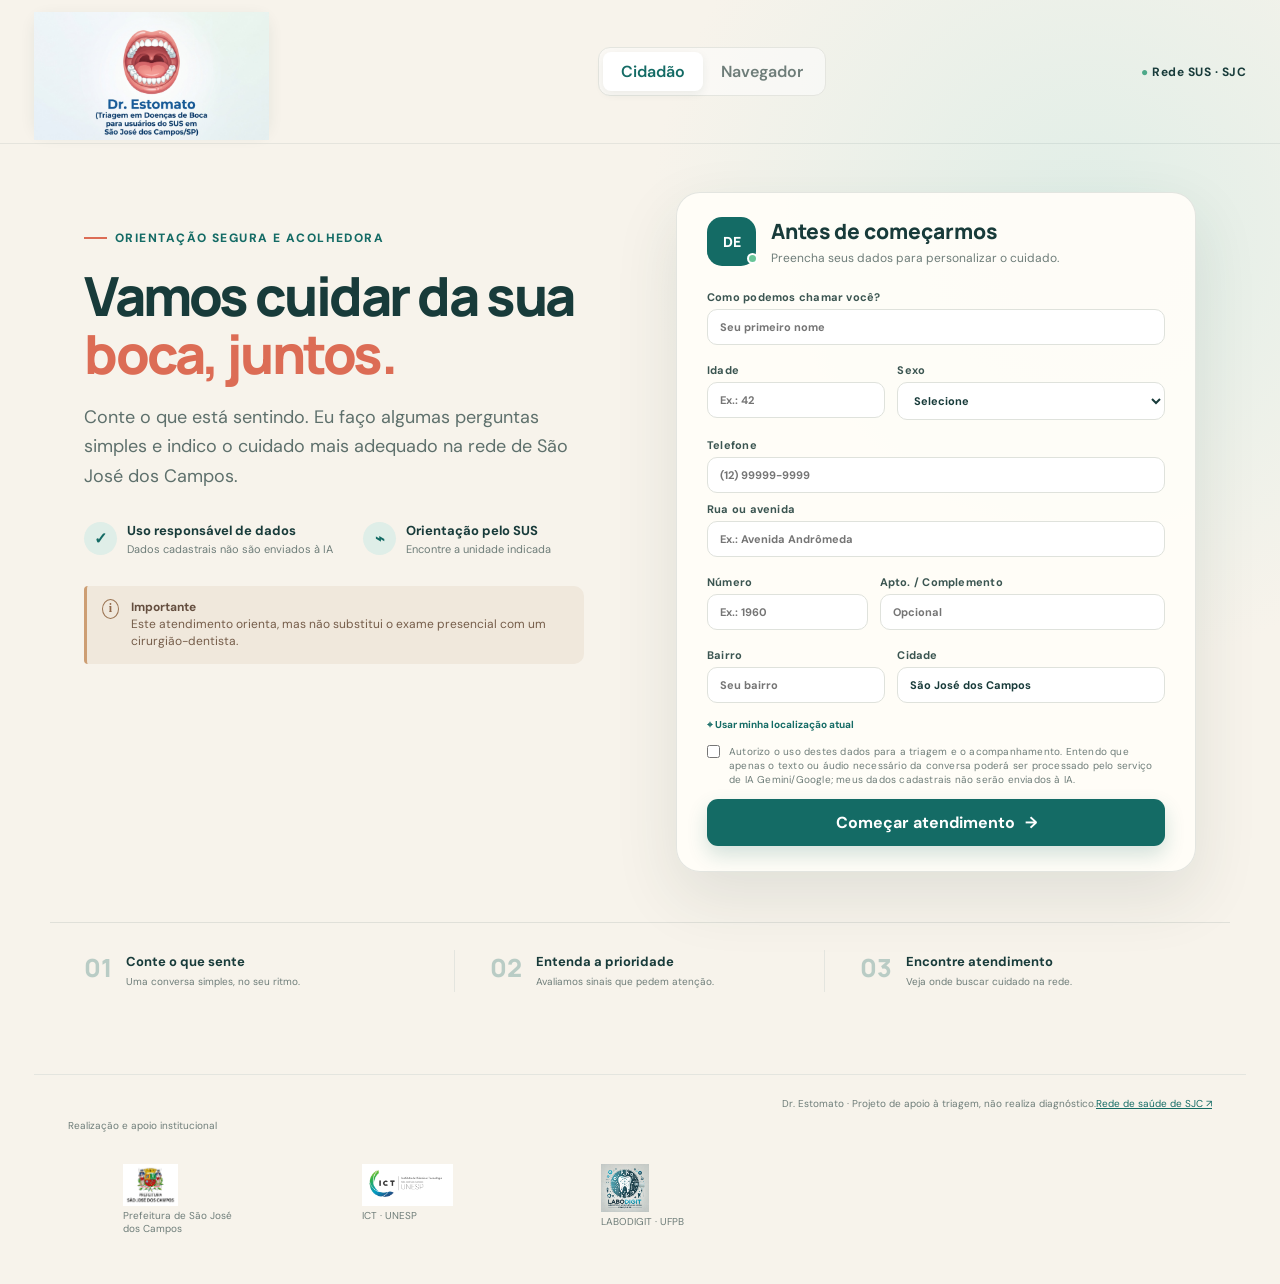
==== index.html @ a78cc450 "feat: criar aplicativo Dr. Estomato" ====
<!doctype html>
<html lang="pt-BR">
<head>
  <meta charset="UTF-8" />
  <meta name="viewport" content="width=device-width, initial-scale=1.0" />
  <meta name="theme-color" content="#f7f3eb" />
  <meta name="description" content="Dr. Estomato — acolhimento e orientação em saúde bucal para São José dos Campos." />
  <link rel="manifest" href="manifest.webmanifest" />
  <link rel="apple-touch-icon" href="assets/icon-192.png" />
  <title>Dr. Estomato · Saúde bucal perto de você</title>
  <link rel="preconnect" href="https://fonts.googleapis.com">
  <link rel="preconnect" href="https://fonts.gstatic.com" crossorigin>
  <link href="https://fonts.googleapis.com/css2?family=DM+Sans:wght@400;500;600;700&family=Manrope:wght@600;700;800&display=swap" rel="stylesheet">
  <link rel="stylesheet" href="styles.css?v=20260824-8" />
</head>
<body>
  <div class="app-shell">
    <header class="topbar">
      <a class="brand" href="#" aria-label="Página inicial Dr. Estomato">
        <span class="brand-mark" aria-hidden="true"><img src="assets/dr-estomato.jpeg" alt="" /></span>
        <span>Dr. Estomato<small>Triagem em doenças da boca</small></span>
      </a>
      <nav class="view-switch" aria-label="Área do aplicativo">
        <button class="view-btn active" data-view="patient">Cidadão</button>
        <a class="view-btn" href="admin.html" aria-label="Entrar na área do navegador">Navegador</a>
      </nav>
      <div class="sus-badge"><span>●</span> Rede SUS · SJC</div>
    </header>

    <main>
      <section id="patientView" class="view active">
        <div class="patient-layout">
          <section class="hero-panel">
            <div class="eyebrow"><span></span> Orientação segura e acolhedora</div>
            <h1>Vamos cuidar da sua<br><em>boca, juntos.</em></h1>
            <p>Conte o que está sentindo. Eu faço algumas perguntas simples e indico o cuidado mais adequado na rede de São José dos Campos.</p>
            <div class="trust-row">
              <div class="trust-item"><span class="icon-circle">✓</span><span><strong>Uso responsável de dados</strong><small>Dados cadastrais não são enviados à IA</small></span></div>
              <div class="trust-item"><span class="icon-circle">⌁</span><span><strong>Orientação pelo SUS</strong><small>Encontre a unidade indicada</small></span></div>
            </div>
            <div class="important-note">
              <span>i</span>
              <p><strong>Importante</strong>Este atendimento orienta, mas não substitui o exame presencial com um cirurgião-dentista.</p>
            </div>
          </section>

          <section class="conversation-card" aria-live="polite">
            <div id="intakeScreen" class="card-screen active">
              <div class="card-heading">
                <span class="assistant-avatar">DE<span class="online-dot"></span></span>
                <div><h2>Antes de começarmos</h2><p>Preencha seus dados para personalizar o cuidado.</p></div>
              </div>
              <form id="intakeForm">
                <label>Como podemos chamar você?<input name="name" autocomplete="name" placeholder="Seu primeiro nome" required /></label>
                <div class="form-row">
                  <label>Idade<input name="age" inputmode="numeric" type="number" min="0" max="120" placeholder="Ex.: 42" required /></label>
                  <label>Sexo<select name="sex" required><option value="">Selecione</option><option>Feminino</option><option>Masculino</option><option>Intersexo</option><option>Prefiro não informar</option></select></label>
                </div>
                <label>Telefone<input name="phone" inputmode="tel" autocomplete="tel" placeholder="(12) 99999-9999" required /></label>
                <label>Rua ou avenida<input name="street" autocomplete="address-line1" placeholder="Ex.: Avenida Andrômeda" required /></label>
                <div class="form-row address-row">
                  <label>Número<input name="number" inputmode="numeric" placeholder="Ex.: 1960" required /></label>
                  <label>Apto. / Complemento<input name="apartment" autocomplete="address-line2" placeholder="Opcional" /></label>
                </div>
                <div class="form-row">
                  <label>Bairro<input name="neighborhood" placeholder="Seu bairro" required /></label>
                  <label>Cidade<input name="city" autocomplete="address-level2" value="São José dos Campos" required /></label>
                </div>
                <button id="geoBtn" class="geo-btn" type="button">⌖ Usar minha localização atual</button>
                <label class="consent"><input name="consent" type="checkbox" required /><span>Autorizo o uso destes dados para a triagem e o acompanhamento. Entendo que apenas o texto ou áudio necessário da conversa poderá ser processado pelo serviço de IA Gemini/Google; meus dados cadastrais não serão enviados à IA.</span></label>
                <button class="primary-btn" type="submit">Começar atendimento <span>→</span></button>
              </form>
            </div>

            <div id="chatScreen" class="card-screen chat-screen">
              <div class="chat-header">
                <button id="backToIntake" class="icon-btn" aria-label="Voltar">←</button>
                <span class="assistant-avatar small">DE<span class="online-dot"></span></span>
                <div><strong>Dr. Estomato</strong><small><span></span> Assistente virtual disponível</small></div>
                <button id="soundToggle" class="icon-btn sound-on" aria-label="Ativar ou desativar áudio">◖))</button>
              </div>
              <div id="chatMessages" class="chat-messages"></div>
              <div id="quickReplies" class="quick-replies"></div>
              <div id="recordingPanel" class="recording-panel" hidden>
                <div class="recording-status"><span class="record-dot"></span><strong id="recordingLabel">Áudio gravado</strong><time id="recordingTime">00:00</time></div>
                <audio id="recordingPreview" controls></audio>
                <div class="recording-actions"><button id="discardRecording" type="button">Descartar</button><button id="sendRecording" type="button">Enviar áudio ➤</button></div>
              </div>
              <form id="chatForm" class="chat-input">
                <button id="voiceBtn" type="button" class="voice-btn" aria-label="Iniciar gravação de áudio">●</button>
                <input id="messageInput" autocomplete="off" placeholder="Digite ou grave uma mensagem…" />
                <button type="submit" class="send-btn" aria-label="Enviar mensagem">➤</button>
              </form>
            </div>

            <div id="resultScreen" class="card-screen result-screen"></div>
          </section>
        </div>

        <section class="steps-strip" aria-label="Etapas do atendimento">
          <article><span>01</span><div><strong>Conte o que sente</strong><p>Uma conversa simples, no seu ritmo.</p></div></article>
          <article><span>02</span><div><strong>Entenda a prioridade</strong><p>Avaliamos sinais que pedem atenção.</p></div></article>
          <article><span>03</span><div><strong>Encontre atendimento</strong><p>Veja onde buscar cuidado na rede.</p></div></article>
        </section>
      </section>

    </main>
    <footer>
      <section class="institutional" aria-label="Instituições parceiras">
        <div class="institutional-heading"><span>Realização e apoio institucional</span></div>
        <div class="institutional-logos">
          <figure><img src="assets/prefeitura-sjc.jpg" alt="Prefeitura de São José dos Campos" /><figcaption>Prefeitura de São José dos Campos</figcaption></figure>
          <figure><img src="assets/ict-unesp.jpg" alt="Instituto de Ciência e Tecnologia da UNESP, São José dos Campos" /><figcaption>ICT · UNESP</figcaption></figure>
          <figure><img src="assets/labodigit.jpg" alt="LABODIGIT, Laboratório de Odontologia Digital da UFPB" /><figcaption>LABODIGIT · UFPB</figcaption></figure>
        </div>
      </section>
      <div class="footer-bottom"><span>Dr. Estomato · Projeto de apoio à triagem, não realiza diagnóstico.</span><a href="https://www.sjc.sp.gov.br/servicos/saude/unidades-basicas-de-saude-ubs/unidades-basicas-de-saude/" target="_blank" rel="noreferrer">Rede de saúde de SJC ↗</a></div>
    </footer>
  </div>
  <div id="toast" class="toast" role="status"></div>
  <script src="app.js?v=20260824-8"></script>
</body>
</html>
---- styles.css ----
:root{--ink:#183b3a;--muted:#6e7d79;--cream:#f7f3eb;--paper:#fffdf8;--teal:#146b65;--teal-dark:#0d514e;--mint:#dfeee8;--coral:#dc6c55;--line:#e4e5df;--red:#c44d44;--yellow:#c49128;--green:#398365;--shadow:0 24px 65px rgba(33,61,57,.11);font-family:'DM Sans',sans-serif;color:var(--ink);background:var(--cream)}
*{box-sizing:border-box}body{margin:0;min-height:100vh;background:radial-gradient(circle at 85% 18%,#e0eee7 0,transparent 29%),var(--cream)}button,input,select{font:inherit}button{cursor:pointer}.app-shell{min-height:100vh}.topbar{height:88px;display:flex;align-items:center;max-width:1280px;margin:auto;padding:0 34px;border-bottom:1px solid rgba(24,59,58,.08)}.brand{display:flex;align-items:center;gap:12px;color:var(--ink);text-decoration:none;font:800 20px 'Manrope'}.brand small{display:block;font:500 9px 'DM Sans';letter-spacing:.12em;text-transform:uppercase;color:var(--muted);margin-top:2px}.brand-mark{width:43px;height:43px;border-radius:14px;background:var(--teal);color:white;display:grid;place-items:center}.brand-mark svg{width:31px}.view-switch{display:flex;background:rgba(255,255,255,.52);border:1px solid var(--line);padding:4px;border-radius:12px;margin:auto}.view-btn{border:0;background:transparent;padding:9px 18px;border-radius:8px;color:var(--muted);font-weight:600}.view-btn.active{background:white;color:var(--teal);box-shadow:0 3px 10px #183b3a12}.sus-badge{font-size:12px;font-weight:700;letter-spacing:.04em}.sus-badge span{color:#4da989}.view{display:none}.view.active{display:block}.patient-layout{max-width:1180px;margin:0 auto;min-height:640px;display:grid;grid-template-columns:1fr 520px;gap:80px;align-items:center;padding:52px 34px 40px}.hero-panel{max-width:560px}.eyebrow{font-size:12px;font-weight:800;letter-spacing:.12em;text-transform:uppercase;color:var(--teal);display:flex;align-items:center;gap:8px}.eyebrow>span{width:23px;height:2px;background:var(--coral)}h1{font:800 54px/1.08 'Manrope';letter-spacing:-.045em;margin:20px 0;color:var(--ink)}h1 em{font-style:normal;color:var(--coral)}.hero-panel>p{font-size:18px;line-height:1.65;color:#5e706c;max-width:500px}.trust-row{display:flex;gap:30px;margin:30px 0}.trust-item{display:flex;gap:10px;align-items:center}.trust-item>span:last-child{display:flex;flex-direction:column}.trust-item strong{font-size:13px}.trust-item small{font-size:11px;color:var(--muted);margin-top:3px}.icon-circle{width:33px;height:33px;border-radius:50%;display:grid;place-items:center;background:var(--mint);color:var(--teal);font-weight:800}.important-note{display:flex;align-items:flex-start;gap:12px;background:#f0e8dc;border-left:3px solid #cd9e73;padding:13px 15px;border-radius:4px 10px 10px 4px;max-width:500px}.important-note>span{border:1.5px solid #9a7352;width:20px;height:20px;border-radius:50%;display:grid;place-items:center;font:700 12px serif;color:#8f674a}.important-note p{margin:0;font-size:12px;line-height:1.45;color:#755d4a}.important-note strong{display:block;color:#644e3f}.conversation-card{background:rgba(255,253,248,.94);border:1px solid rgba(24,59,58,.12);border-radius:24px;min-height:570px;box-shadow:var(--shadow);overflow:hidden;position:relative}.card-screen{display:none}.card-screen.active{display:block}.card-heading{padding:30px 34px 17px;display:flex;gap:15px;align-items:center}.assistant-avatar{position:relative;flex:none;width:49px;height:49px;background:var(--teal);color:#fff;border-radius:15px;display:grid;place-items:center;font:800 14px 'Manrope'}.assistant-avatar.small{width:40px;height:40px;border-radius:12px;font-size:12px}.online-dot{position:absolute;width:11px;height:11px;background:#68c598;border:2px solid white;border-radius:50%;right:-2px;bottom:2px}.card-heading h2{font:800 21px 'Manrope';margin:0}.card-heading p{font-size:12px;color:var(--muted);margin:5px 0 0}.conversation-card form#intakeForm{padding:5px 34px 28px}.conversation-card label{font-size:11px;font-weight:700;letter-spacing:.02em;display:block;margin:12px 0;color:#3b5551}.conversation-card input,.conversation-card select{display:block;width:100%;margin-top:7px;border:1px solid #dfe2dc;border-radius:10px;background:white;padding:12px 13px;outline:none;color:var(--ink)}.conversation-card input:focus,.conversation-card select:focus{border-color:#70aaa4;box-shadow:0 0 0 3px #dceee9}.form-row{display:grid;grid-template-columns:1fr 1.5fr;gap:12px}.geo-btn{border:0;background:transparent;color:var(--teal);font-size:10px;font-weight:700;padding:0;margin-top:-5px}.conversation-card label.consent{display:flex;gap:9px;align-items:flex-start;font-weight:400;font-size:10px;line-height:1.4;color:var(--muted);margin:14px 0}.consent input{width:15px!important;margin:0!important;accent-color:var(--teal)}.primary-btn{width:100%;border:0;border-radius:11px;padding:14px 18px;background:var(--teal);color:white;font-weight:700;box-shadow:0 9px 20px #146b6530;display:flex;justify-content:center;gap:10px}.primary-btn:hover{background:var(--teal-dark)}.chat-screen.active{display:flex;flex-direction:column;height:570px}.chat-header{height:73px;border-bottom:1px solid var(--line);display:flex;align-items:center;padding:0 18px;gap:11px}.chat-header>div:not(.assistant-avatar){display:flex;flex-direction:column}.chat-header strong{font-size:14px}.chat-header small{font-size:10px;color:var(--muted);margin-top:3px}.chat-header small span{display:inline-block;width:6px;height:6px;background:#5eb887;border-radius:50%}.icon-btn{border:0;background:transparent;color:var(--muted);font-weight:800;padding:9px}.chat-header .icon-btn:last-child{margin-left:auto}.chat-messages{flex:1;overflow-y:auto;padding:20px;background:linear-gradient(#fbfaf6ee,#fbfaf6ee),radial-gradient(#b9d7cd 1px,transparent 1px);background-size:auto,18px 18px}.message{max-width:83%;margin-bottom:13px;animation:rise .25s ease}.message p{margin:0;padding:11px 14px;border-radius:7px 16px 16px 16px;background:white;border:1px solid #e7e7e1;font-size:13px;line-height:1.5;box-shadow:0 3px 10px #183b3a0a}.message.user{margin-left:auto}.message.user p{background:var(--teal);color:white;border-color:var(--teal);border-radius:16px 7px 16px 16px}.message time{display:block;font-size:8px;color:#99a39f;margin:4px 7px}.message.user time{text-align:right}.typing{display:flex;gap:4px;background:white;width:50px;padding:12px;border-radius:7px 16px 16px;border:1px solid var(--line);margin-bottom:10px}.typing i{width:5px;height:5px;background:#8fa19d;border-radius:50%;animation:bounce 1s infinite}.typing i:nth-child(2){animation-delay:.15s}.typing i:nth-child(3){animation-delay:.3s}.quick-replies{display:flex;gap:7px;overflow-x:auto;padding:9px 17px 5px;background:#fbfaf6}.quick-replies button{white-space:nowrap;border:1px solid #b9d7d1;background:#f2f9f6;color:var(--teal);border-radius:18px;padding:7px 11px;font-size:10px;font-weight:600}.chat-input{padding:9px 15px 15px!important;display:flex;gap:8px;background:#fbfaf6}.chat-input input{margin:0!important;border-radius:20px!important;padding:10px 13px!important;font-size:12px!important}.voice-btn,.send-btn{flex:none;border:0;width:36px;height:36px;border-radius:50%;background:#e2efeb;color:var(--teal)}.send-btn{background:var(--teal);color:white}.voice-btn.listening{background:#f4d7d2;color:var(--red);animation:pulse 1s infinite}.result-screen{padding:28px;height:570px;overflow-y:auto}.result-top{text-align:center}.risk-symbol{width:58px;height:58px;border-radius:50%;display:grid;place-items:center;margin:0 auto 12px;color:white;font-size:24px}.risk-symbol.red{background:var(--red)}.risk-symbol.yellow{background:var(--yellow)}.risk-symbol.green{background:var(--green)}.result-top .eyebrow{justify-content:center}.result-top h2{font:800 25px 'Manrope';margin:8px 0}.result-top p{font-size:13px;line-height:1.5;color:var(--muted);margin:0 auto 18px;max-width:400px}.action-card{padding:15px;border-radius:13px;background:#f4f6f2;border:1px solid var(--line);margin:12px 0}.action-card strong{display:block;font-size:12px}.action-card p{font-size:11px;color:var(--muted);line-height:1.5;margin:5px 0}.unit-card{display:grid;grid-template-columns:34px 1fr auto;gap:10px;align-items:center;padding:12px;border:1px solid var(--line);border-radius:12px;margin:8px 0}.unit-pin{width:32px;height:32px;border-radius:10px;background:var(--mint);display:grid;place-items:center}.unit-card strong{font-size:11px}.unit-card small{display:block;color:var(--muted);font-size:9px;margin-top:3px}.unit-card a{font-size:10px;font-weight:700;color:var(--teal);text-decoration:none}.result-actions{display:flex;gap:8px;margin-top:15px}.result-actions button{flex:1}.secondary-btn{border:1px solid #bdd0ca;background:white;color:var(--teal);border-radius:10px;padding:11px 14px;font-weight:700}.steps-strip{max-width:1180px;margin:0 auto 55px;padding:27px 34px;display:grid;grid-template-columns:repeat(3,1fr);border-top:1px solid rgba(24,59,58,.1)}.steps-strip article{display:flex;gap:14px;border-right:1px solid var(--line);padding-left:35px}.steps-strip article:first-child{padding-left:0}.steps-strip article:last-child{border:0}.steps-strip article>span{font:800 25px 'Manrope';color:#b9ccc5}.steps-strip strong{font-size:13px}.steps-strip p{font-size:10px;color:var(--muted);margin:4px 0}.navigator-view{max-width:1280px;margin:auto;padding:45px 34px}.dashboard-head{display:flex;justify-content:space-between;align-items:flex-end}.dashboard-head h1{font-size:35px;margin:12px 0 5px}.dashboard-head p{margin:0;color:var(--muted)}.stats-grid{display:grid;grid-template-columns:repeat(4,1fr);gap:14px;margin:30px 0}.stats-grid article{padding:19px;background:#fffdf9;border:1px solid var(--line);border-radius:15px;display:flex;gap:13px;align-items:center}.stat-icon{width:39px;height:39px;border-radius:11px;display:grid;place-items:center;font-weight:800}.stat-icon.neutral{background:#e3eeeb}.stat-icon.red{background:#f5dedb;color:var(--red)}.stat-icon.yellow{background:#f6ead0;color:var(--yellow)}.stat-icon.green{background:#dceee5;color:var(--green)}.stats-grid small{font-size:8px;letter-spacing:.1em;color:var(--muted);font-weight:700}.stats-grid strong{display:block;font:800 25px 'Manrope';margin:1px 0}.stats-grid p{font-size:8px;color:var(--muted);margin:0}.dashboard-grid{display:grid;grid-template-columns:1.1fr .9fr;gap:17px;min-height:480px}.case-list-panel,.case-detail{background:#fffdf9;border:1px solid var(--line);border-radius:16px;overflow:hidden}.panel-title{padding:20px;display:flex;justify-content:space-between;align-items:center}.panel-title h2{font:800 16px 'Manrope';margin:0}.panel-title p{font-size:10px;color:var(--muted);margin:4px 0}.panel-title input{width:170px;border:1px solid var(--line);border-radius:9px;padding:9px;font-size:10px}.filter-row{display:flex;gap:7px;padding:0 20px 13px;border-bottom:1px solid var(--line)}.filter{border:0;background:#eef1ed;border-radius:15px;padding:6px 11px;font-size:9px;color:var(--muted)}.filter.active{background:var(--teal);color:white}.case-item{display:grid;grid-template-columns:40px 1fr auto;gap:10px;align-items:center;padding:14px 20px;border-bottom:1px solid #efefea;cursor:pointer}.case-item:hover,.case-item.active{background:#f2f7f4}.person-avatar{width:38px;height:38px;border-radius:12px;background:#dcebe6;display:grid;place-items:center;font-weight:800}.case-item strong{font-size:12px}.case-item p{margin:3px 0;font-size:9px;color:var(--muted)}.risk-pill{border-radius:14px;padding:5px 9px;font-size:8px;font-weight:800;text-transform:uppercase}.risk-pill.red{background:#f4dedb;color:var(--red)}.risk-pill.yellow{background:#f6ead1;color:#96701f}.risk-pill.green{background:#dceddf;color:var(--green)}.case-detail.empty{display:grid;place-items:center;text-align:center;color:var(--muted);padding:50px}.empty-icon{font-size:40px;color:#b5c5c0}.case-detail.empty h3{color:var(--ink);font-size:15px}.case-detail.empty p{font-size:11px;max-width:250px}.detail-head{padding:20px;border-bottom:1px solid var(--line);display:flex;align-items:center;gap:12px}.detail-head .risk-pill{margin-left:auto}.detail-head h3{margin:0;font-size:15px}.detail-head p{margin:3px 0;font-size:9px;color:var(--muted)}.clinical-summary{padding:17px 20px;border-bottom:1px solid var(--line)}.clinical-summary h4,.followup h4{font-size:10px;text-transform:uppercase;letter-spacing:.1em;margin:0 0 10px}.summary-grid{display:grid;grid-template-columns:1fr 1fr;gap:10px}.summary-grid div{background:#f4f5f1;border-radius:9px;padding:9px}.summary-grid small{font-size:8px;color:var(--muted);display:block}.summary-grid strong{font-size:10px}.status-select{width:100%;border:1px solid var(--line);border-radius:9px;padding:9px;margin-top:10px;font-size:10px}.followup{padding:17px 20px}.followup-messages{max-height:120px;overflow:auto}.follow-msg{font-size:10px;line-height:1.4;background:#f0f3ef;border-radius:8px;padding:8px;margin:6px 0}.follow-msg.navigator{background:#dfeee9;margin-left:25px}.followup-form{display:flex;gap:6px;margin-top:10px}.followup-form input{flex:1;border:1px solid var(--line);border-radius:9px;padding:9px;font-size:10px}.followup-form button{border:0;background:var(--teal);color:white;border-radius:9px;padding:0 12px}footer{max-width:1212px;margin:0 auto;border-top:1px solid var(--line);padding:22px 34px 30px;display:flex;justify-content:space-between;color:var(--muted);font-size:10px}footer a{color:var(--teal)}.toast{position:fixed;right:25px;bottom:25px;background:var(--ink);color:white;padding:12px 18px;border-radius:10px;font-size:11px;transform:translateY(90px);opacity:0;transition:.3s}.toast.show{transform:none;opacity:1}@keyframes rise{from{opacity:0;transform:translateY(5px)}}@keyframes bounce{50%{transform:translateY(-3px)}}@keyframes pulse{50%{transform:scale(1.08)}}
.topbar{height:214px}.brand-mark{width:276px;height:184px;border-radius:22px}.brand-mark img{object-fit:contain;object-position:center;transform:none}.address-row{grid-template-columns:.7fr 1.3fr}.recording-panel{margin:8px 15px 2px;padding:10px 12px;background:#edf6f3;border:1px solid #c9dfd8;border-radius:12px}.recording-status{display:flex;align-items:center;gap:7px;font-size:10px}.recording-status time{margin-left:auto;color:var(--muted)}.record-dot{width:8px;height:8px;border-radius:50%;background:var(--red)}.recording-panel.recording .record-dot{animation:pulse 1s infinite}.recording-panel audio{width:100%;height:32px;margin:8px 0}.recording-actions{display:flex;justify-content:flex-end;gap:7px}.recording-actions button{border:1px solid #bdd0ca;background:white;color:var(--teal);border-radius:8px;padding:6px 10px;font-size:9px;font-weight:700}.recording-actions button:last-child{background:var(--teal);color:white;border-color:var(--teal)}.recording-actions button:disabled{opacity:.55}.voice-btn{font-size:0}.voice-btn:after{content:'🎙';font-size:15px}.voice-btn.listening:after{content:'■';font-size:12px}
.patient-followup{border:1px solid #cfe0da;background:#f6faf8;border-radius:13px;padding:13px;margin-top:12px}.patient-followup-title{display:flex;gap:9px;align-items:center;margin-bottom:9px}.patient-followup-title>span{width:31px;height:31px;border-radius:9px;background:var(--mint);display:grid;place-items:center;color:var(--teal)}.patient-followup-title div{display:flex;flex-direction:column}.patient-followup-title strong{font-size:11px}.patient-followup-title small{font-size:8px;color:var(--muted);margin-top:2px}.patient-chat-messages{max-height:125px;overflow:auto;padding:2px}.chat-empty{font-size:9px!important;text-align:center;color:var(--muted);padding:9px!important;margin:0!important}.patient-chat-bubble{background:white;border:1px solid var(--line);border-radius:10px 10px 10px 3px;padding:7px 9px;margin:6px 35px 6px 0;font-size:9px}.patient-chat-bubble.mine{margin:6px 0 6px 35px;background:#dfeee9;border-color:#c8dfd7;border-radius:10px 10px 3px 10px}.patient-chat-bubble span,.follow-msg span{display:block;font-size:7px;font-weight:800;text-transform:uppercase;letter-spacing:.07em;color:var(--teal)}.patient-chat-bubble p,.follow-msg p{margin:2px 0!important;font-size:10px!important;line-height:1.4}.patient-chat-bubble time,.follow-msg time{display:block;text-align:right;color:#98a49f;font-size:7px}.patient-chat-form{display:flex;gap:6px;margin-top:8px}.patient-chat-form input{flex:1;margin:0!important;padding:9px 10px!important;font-size:10px!important}.patient-chat-form button{border:0;background:var(--teal);color:white;border-radius:9px;padding:0 12px}.follow-msg.system{background:#f1f1ed;text-align:center;color:var(--muted)}.follow-msg.patient{margin-right:25px}.follow-msg.navigator{margin-left:25px}.followup-messages{max-height:185px}@media(max-width:900px){.patient-layout{grid-template-columns:1fr;gap:35px}.hero-panel{max-width:none}.conversation-card{max-width:600px;width:100%;margin:auto}.stats-grid{grid-template-columns:1fr 1fr}.dashboard-grid{grid-template-columns:1fr}.topbar{padding:0 18px}.sus-badge{display:none}.patient-layout{padding-left:20px;padding-right:20px}.steps-strip{grid-template-columns:1fr;gap:18px}.steps-strip article{padding-left:0;border:0}.dashboard-head{align-items:flex-start;gap:20px}.dashboard-head h1{font-size:30px}}
@media(max-width:560px){.topbar{height:120px}.brand small,.brand>span:last-child{display:none}.brand-mark{width:142px;height:96px;border-radius:14px}.view-btn{padding:8px 9px;font-size:10px}.patient-layout{padding-top:35px}h1{font-size:39px}.hero-panel>p{font-size:15px}.trust-row{flex-direction:column;gap:12px}.conversation-card{min-height:560px;border-radius:18px}.card-heading,.conversation-card form#intakeForm{padding-left:21px;padding-right:21px}.form-row{grid-template-columns:1fr 1fr}.steps-strip{padding:25px 20px}.institutional{padding:22px 20px}.institutional-logos{grid-template-columns:1fr;gap:9px}.institutional-logos figure{height:75px}.footer-bottom{padding:17px 20px 22px;display:block}.footer-bottom a{display:block;margin-top:8px}.navigator-view{padding:30px 18px}.dashboard-head{display:block}.dashboard-head button{margin-top:17px}.stats-grid{grid-template-columns:1fr 1fr}.stats-grid article{padding:13px;gap:8px}.stat-icon{width:32px;height:32px}.dashboard-grid{display:block}.case-detail{margin-top:15px}.panel-title{display:block}.panel-title input{width:100%;margin-top:10px}.login-card{padding:27px 22px}}

/* Normalização visual da página inicial */
.topbar{height:132px}.brand{min-width:224px}.brand>span:last-child{display:none}.brand-mark{width:210px;height:108px;border:0;border-radius:14px;box-shadow:0 4px 15px rgba(24,59,58,.08)}.brand-mark img{width:100%;height:100%;object-fit:cover;object-position:center 38%;transform:none}.patient-layout{min-height:620px;align-items:start;gap:64px;padding-top:48px}.hero-panel{padding-top:38px}.conversation-card{width:100%;min-height:0}.card-heading{padding:24px 30px 13px}.conversation-card form#intakeForm{padding:2px 30px 25px}.conversation-card form#intakeForm label{margin:9px 0}.conversation-card form#intakeForm input,.conversation-card form#intakeForm select{margin-top:5px;padding:10px 12px}.conversation-card form#intakeForm .consent{margin:12px 0}.conversation-card form#intakeForm .primary-btn{padding:13px 18px}.address-row{grid-template-columns:.72fr 1.28fr}.steps-strip{margin-top:10px}
@media(max-width:900px){.topbar{height:116px}.brand{min-width:180px}.brand-mark{width:178px;height:92px}.patient-layout{gap:28px;padding-top:34px}.hero-panel{padding-top:0}.conversation-card{max-width:600px}.steps-strip{margin-top:0}}
@media(max-width:560px){.topbar{height:88px;padding:0 12px}.brand{min-width:0}.brand-mark{width:112px;height:64px;border-radius:10px}.view-switch{margin-left:auto}.view-btn{padding:7px 8px}.patient-layout{padding-top:28px;gap:26px}.hero-panel h1{font-size:37px}.conversation-card form#intakeForm{padding-left:18px;padding-right:18px}.card-heading{padding-left:18px;padding-right:18px}.form-row,.address-row{grid-template-columns:1fr 1fr;gap:9px}.conversation-card form#intakeForm input,.conversation-card form#intakeForm select{font-size:12px;padding:10px}.conversation-card form#intakeForm .consent{font-size:9px}.chat-screen.active{height:570px}}

/* Hierarquia final das marcas */
.topbar{height:144px}.brand{min-width:249px}.brand-mark{width:235px;height:120px}.institutional{padding-top:22px;padding-bottom:19px}.institutional-heading{margin-bottom:13px}.institutional-logos{max-width:820px;margin:0 auto;gap:14px}.institutional-logos figure{height:70px;padding:9px 15px}.institutional-logos img{max-height:42px}.institutional-logos figure:nth-child(3) img{max-height:48px}
@media(max-width:900px){.topbar{height:124px}.brand{min-width:205px}.brand-mark{width:196px;height:100px}.institutional-logos{max-width:720px}}
@media(max-width:560px){.topbar{height:94px}.brand{min-width:0}.brand-mark{width:125px;height:70px}.institutional-logos{gap:7px}.institutional-logos figure{height:60px;padding:7px 12px}.institutional-logos img{max-height:35px}.institutional-logos figure:nth-child(3) img{max-height:40px}}
.login-card .login-logo{display:block}.institutional-logos{grid-template-columns:repeat(3,minmax(0,1fr))}
@media(max-width:560px){.institutional-logos{grid-template-columns:repeat(3,minmax(0,1fr));gap:6px}.institutional-logos figure{height:58px;padding:5px}.institutional-logos img{max-width:100%;max-height:32px}.institutional-logos figure:nth-child(3) img{max-height:36px}.institutional-heading{margin-bottom:11px}}

/* Estrutura definitiva: acesso restaurado e marcas inferiores sempre horizontais */
.login-card .login-logo{display:block!important}.institutional-logos{display:flex!important;flex-direction:row!important;align-items:center!important;justify-content:center!important;flex-wrap:nowrap!important}.institutional-logos figure{flex:1 1 0;min-width:0}.institutional-logos figure img{width:auto;max-width:100%;object-fit:contain}
@media(max-width:560px){.institutional{padding-left:12px;padding-right:12px}.institutional-logos{display:flex!important;flex-direction:row!important;flex-wrap:nowrap!important;gap:6px!important}.institutional-logos figure{flex:1 1 33.333%;width:33.333%;min-width:0;height:58px!important;margin:0!important}.institutional-logos figure img{width:auto!important;max-width:100%!important;max-height:34px!important}}
.login-card .login-logo{display:none!important}.login-card{padding-top:36px}
[hidden]{display:none!important}#navigatorView:not(.active){display:none!important}
#navigatorView.active{position:fixed;z-index:20;top:144px;right:0;bottom:0;left:0;max-width:none;margin:0;overflow-y:auto;background:var(--cream);padding-left:max(34px,calc((100vw - 1280px)/2 + 34px));padding-right:max(34px,calc((100vw - 1280px)/2 + 34px));box-shadow:inset 0 1px rgba(24,59,58,.08)}
@media(max-width:900px){#navigatorView.active{top:124px;padding-left:24px;padding-right:24px}}
@media(max-width:560px){#navigatorView.active{top:94px;padding:25px 18px 40px}}
.view-switch a.view-btn{text-decoration:none;display:inline-block}.admin-login-page{min-height:calc(100vh - 144px);display:grid;place-items:center;padding:38px 20px}.admin-login-page .login-card{position:relative}.admin-page .navigator-view{max-width:1280px;margin:0 auto;padding:45px 34px}.admin-page .topbar{position:relative;z-index:2}.admin-page #adminDashboard[hidden],.admin-page #adminLogin[hidden]{display:none!important}
@media(max-width:900px){.admin-login-page{min-height:calc(100vh - 124px)}.admin-page .navigator-view{padding:34px 24px}}
@media(max-width:560px){.admin-login-page{min-height:calc(100vh - 94px);padding:24px 16px}.admin-page .navigator-view{padding:28px 18px}.admin-page .dashboard-head{display:block}}
.person-actions{display:flex;justify-content:flex-end;gap:7px;padding:10px 20px;border-bottom:1px solid var(--line)}.person-actions button{font-size:9px;padding:7px 10px}.delete-btn{border:1px solid #e0b9b4;background:#fff8f7;color:var(--red);border-radius:9px;font-weight:700}.edit-person-form{padding:16px 20px;border-bottom:1px solid var(--line);background:#f7faf8}.edit-person-form h4{margin:0 0 10px;font-size:10px;text-transform:uppercase;letter-spacing:.09em}.edit-grid{display:grid;grid-template-columns:repeat(2,1fr);gap:9px}.edit-grid label{font-size:8px;font-weight:700;color:var(--muted)}.edit-grid label.wide{grid-column:1/-1}.edit-grid input,.edit-grid select{display:block;width:100%;margin-top:4px;padding:8px;border:1px solid var(--line);border-radius:8px;background:white;font-size:10px;color:var(--ink)}.edit-actions{display:flex;justify-content:flex-end;gap:7px;margin-top:11px}.edit-actions button{width:auto;border:1px solid var(--line);border-radius:8px;padding:8px 11px;font-size:9px}.edit-actions .primary-btn{border:0}
@media(max-width:560px){.edit-grid{grid-template-columns:1fr}.edit-grid label.wide{grid-column:auto}}
.notification-btn{width:100%;border:1px solid #a9ccc1;background:#e6f3ee;color:var(--teal);border-radius:10px;padding:10px 12px;font-size:10px;font-weight:800;margin:1px 0 3px}.notification-btn:disabled{background:#e9f2ee;color:var(--green);cursor:default}.notification-help{font-size:8px!important;color:var(--muted);margin:3px 1px 10px!important;line-height:1.4!important}

/* Login do navegador */
.admin-login-page{position:relative;isolation:isolate;overflow:hidden;background:radial-gradient(circle at 12% 88%,rgba(208,231,223,.7),transparent 31%),radial-gradient(circle at 88% 10%,rgba(232,240,232,.9),transparent 32%)}
.admin-login-page:before{content:'';position:absolute;z-index:-1;width:380px;height:380px;border:1px solid rgba(23,119,109,.09);border-radius:50%;right:-185px;bottom:-230px;box-shadow:0 0 0 55px rgba(23,119,109,.025),0 0 0 110px rgba(23,119,109,.018)}
.admin-login-page .login-card{width:min(100%,510px);padding:38px 42px 34px!important;background:rgba(255,253,249,.96);border:1px solid rgba(24,59,58,.12);border-radius:24px;box-shadow:0 24px 65px rgba(24,59,58,.13),0 3px 12px rgba(24,59,58,.06);backdrop-filter:blur(10px)}
.login-heading{display:flex;align-items:center;gap:16px}.login-shield{width:52px;height:52px;flex:none;display:grid;place-items:center;border-radius:16px;background:linear-gradient(145deg,var(--teal),#276f68);color:white;font:700 25px 'Manrope';box-shadow:0 8px 18px rgba(20,107,101,.22)}
.login-heading .eyebrow{font-size:10px}.login-heading h2{font:800 25px/1.15 'Manrope';letter-spacing:-.025em;color:var(--ink);margin:8px 0 0}.login-intro{margin:24px 0 20px;color:#61726e;font-size:13px;line-height:1.55}
#loginForm{display:grid;grid-template-columns:1fr;gap:15px;width:100%;margin:0}
#loginForm label{display:grid;grid-template-columns:1fr;gap:7px;width:100%;margin:0;color:#36524e;font-size:11px;font-weight:800;letter-spacing:.025em}
#loginForm label span{display:block}
#loginForm input{display:block;width:100%;height:48px;margin:0;padding:0 15px;border:1px solid #cfdbd6;border-radius:12px;background:#fff;color:var(--ink);font-size:13px;outline:0;transition:border-color .18s,box-shadow .18s,background .18s}
#loginForm input::placeholder{color:#98a5a1}
#loginForm input:hover{border-color:#a9c2bb}
#loginForm input:focus{border-color:#4c9b91;background:#fff;box-shadow:0 0 0 4px rgba(76,155,145,.13)}
#loginForm .primary-btn{height:50px;margin-top:3px;border-radius:12px;font-size:13px;letter-spacing:.01em;transition:transform .18s,box-shadow .18s,background .18s}
#loginForm .primary-btn:hover{transform:translateY(-1px);box-shadow:0 12px 25px rgba(20,107,101,.25)}
#loginForm .primary-btn:active{transform:none}
.login-error{min-height:16px;margin:-4px 0 -5px;color:var(--red);font-size:10px;font-weight:700}
.login-footnote{display:flex;align-items:center;justify-content:center;gap:7px;margin-top:19px;color:#7b8b87;font-size:9px}.login-footnote span{color:#55a987;font-size:8px}
@media(max-width:560px){.admin-login-page{place-items:start center;padding-top:32px}.admin-login-page .login-card{padding:28px 22px 25px!important;border-radius:19px}.login-shield{width:45px;height:45px;border-radius:14px;font-size:21px}.login-heading h2{font-size:21px}.login-intro{margin:20px 0 18px;font-size:12px}#loginForm{gap:13px}#loginForm input{height:46px}}
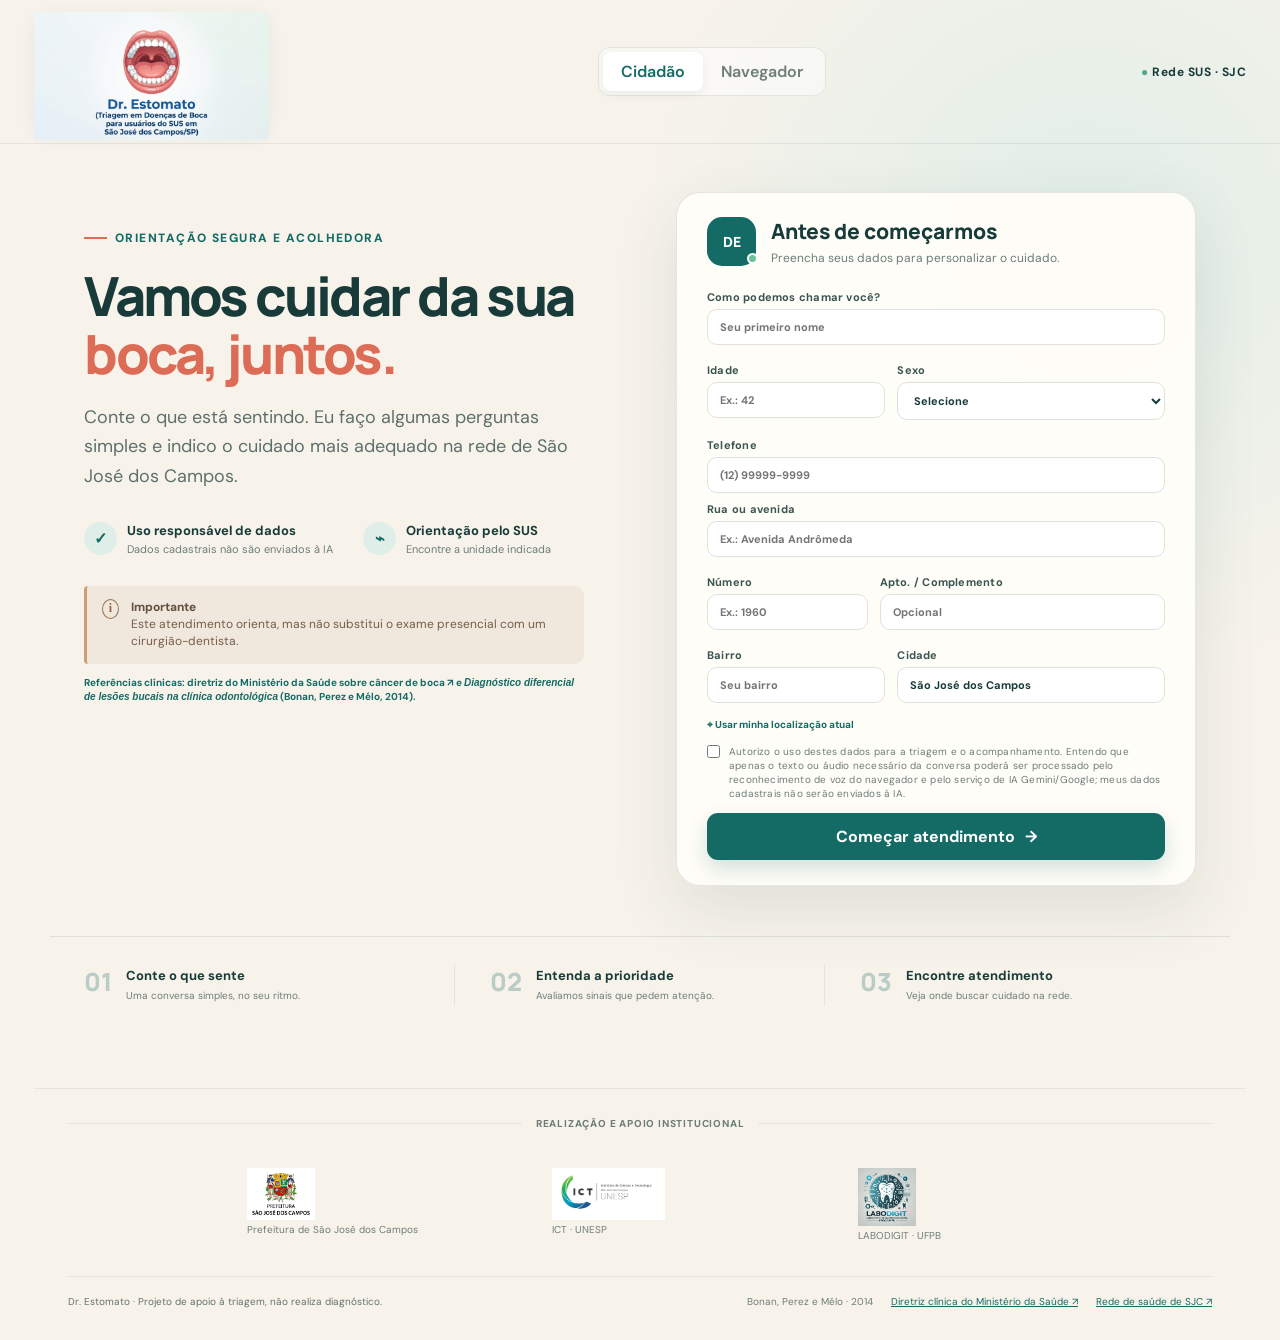
==== commit 5df5229e: "Aprimora triagem clínica e interação por voz" ====
--- a/index.html
+++ b/index.html
@@ -11,7 +11,7 @@
   <link rel="preconnect" href="https://fonts.googleapis.com">
   <link rel="preconnect" href="https://fonts.gstatic.com" crossorigin>
   <link href="https://fonts.googleapis.com/css2?family=DM+Sans:wght@400;500;600;700&family=Manrope:wght@600;700;800&display=swap" rel="stylesheet">
-  <link rel="stylesheet" href="styles.css?v=20260824-8" />
+  <link rel="stylesheet" href="styles.css?v=20260825-6" />
 </head>
 <body>
   <div class="app-shell">
@@ -42,6 +42,7 @@
               <span>i</span>
               <p><strong>Importante</strong>Este atendimento orienta, mas não substitui o exame presencial com um cirurgião-dentista.</p>
             </div>
+            <div class="guideline-link">Referências clínicas: <a href="https://bvsms.saude.gov.br/bvs/publicacoes/diretriz_pratica_odontologica_aps_cancer.pdf" target="_blank" rel="noreferrer">diretriz do Ministério da Saúde sobre câncer de boca <span aria-hidden="true">↗</span></a> e <cite>Diagnóstico diferencial de lesões bucais na clínica odontológica</cite> (Bonan, Perez e Mélo, 2014).</div>
           </section>
 
           <section class="conversation-card" aria-live="polite">
@@ -67,7 +68,7 @@
                   <label>Cidade<input name="city" autocomplete="address-level2" value="São José dos Campos" required /></label>
                 </div>
                 <button id="geoBtn" class="geo-btn" type="button">⌖ Usar minha localização atual</button>
-                <label class="consent"><input name="consent" type="checkbox" required /><span>Autorizo o uso destes dados para a triagem e o acompanhamento. Entendo que apenas o texto ou áudio necessário da conversa poderá ser processado pelo serviço de IA Gemini/Google; meus dados cadastrais não serão enviados à IA.</span></label>
+                <label class="consent"><input name="consent" type="checkbox" required /><span>Autorizo o uso destes dados para a triagem e o acompanhamento. Entendo que apenas o texto ou áudio necessário da conversa poderá ser processado pelo reconhecimento de voz do navegador e pelo serviço de IA Gemini/Google; meus dados cadastrais não serão enviados à IA.</span></label>
                 <button class="primary-btn" type="submit">Começar atendimento <span>→</span></button>
               </form>
             </div>
@@ -87,7 +88,7 @@
                 <div class="recording-actions"><button id="discardRecording" type="button">Descartar</button><button id="sendRecording" type="button">Enviar áudio ➤</button></div>
               </div>
               <form id="chatForm" class="chat-input">
-                <button id="voiceBtn" type="button" class="voice-btn" aria-label="Iniciar gravação de áudio">●</button>
+                <button id="voiceBtn" type="button" class="voice-btn" aria-label="Falar resposta">●</button>
                 <input id="messageInput" autocomplete="off" placeholder="Digite ou grave uma mensagem…" />
                 <button type="submit" class="send-btn" aria-label="Enviar mensagem">➤</button>
               </form>
@@ -114,10 +115,10 @@
           <figure><img src="assets/labodigit.jpg" alt="LABODIGIT, Laboratório de Odontologia Digital da UFPB" /><figcaption>LABODIGIT · UFPB</figcaption></figure>
         </div>
       </section>
-      <div class="footer-bottom"><span>Dr. Estomato · Projeto de apoio à triagem, não realiza diagnóstico.</span><a href="https://www.sjc.sp.gov.br/servicos/saude/unidades-basicas-de-saude-ubs/unidades-basicas-de-saude/" target="_blank" rel="noreferrer">Rede de saúde de SJC ↗</a></div>
+      <div class="footer-bottom"><span>Dr. Estomato · Projeto de apoio à triagem, não realiza diagnóstico.</span><span class="footer-links"><span>Bonan, Perez e Mélo · 2014</span><a href="https://bvsms.saude.gov.br/bvs/publicacoes/diretriz_pratica_odontologica_aps_cancer.pdf" target="_blank" rel="noreferrer">Diretriz clínica do Ministério da Saúde ↗</a><a href="https://www.sjc.sp.gov.br/servicos/saude/unidades-basicas-de-saude-ubs/unidades-basicas-de-saude/" target="_blank" rel="noreferrer">Rede de saúde de SJC ↗</a></span></div>
     </footer>
   </div>
   <div id="toast" class="toast" role="status"></div>
-  <script src="app.js?v=20260824-8"></script>
+  <script src="app.js?v=20260825-6"></script>
 </body>
 </html>
--- a/styles.css
+++ b/styles.css
@@ -10,15 +10,15 @@
 @media(max-width:560px){.topbar{height:88px;padding:0 12px}.brand{min-width:0}.brand-mark{width:112px;height:64px;border-radius:10px}.view-switch{margin-left:auto}.view-btn{padding:7px 8px}.patient-layout{padding-top:28px;gap:26px}.hero-panel h1{font-size:37px}.conversation-card form#intakeForm{padding-left:18px;padding-right:18px}.card-heading{padding-left:18px;padding-right:18px}.form-row,.address-row{grid-template-columns:1fr 1fr;gap:9px}.conversation-card form#intakeForm input,.conversation-card form#intakeForm select{font-size:12px;padding:10px}.conversation-card form#intakeForm .consent{font-size:9px}.chat-screen.active{height:570px}}
 
 /* Hierarquia final das marcas */
-.topbar{height:144px}.brand{min-width:249px}.brand-mark{width:235px;height:120px}.institutional{padding-top:22px;padding-bottom:19px}.institutional-heading{margin-bottom:13px}.institutional-logos{max-width:820px;margin:0 auto;gap:14px}.institutional-logos figure{height:70px;padding:9px 15px}.institutional-logos img{max-height:42px}.institutional-logos figure:nth-child(3) img{max-height:48px}
-@media(max-width:900px){.topbar{height:124px}.brand{min-width:205px}.brand-mark{width:196px;height:100px}.institutional-logos{max-width:720px}}
-@media(max-width:560px){.topbar{height:94px}.brand{min-width:0}.brand-mark{width:125px;height:70px}.institutional-logos{gap:7px}.institutional-logos figure{height:60px;padding:7px 12px}.institutional-logos img{max-height:35px}.institutional-logos figure:nth-child(3) img{max-height:40px}}
+.topbar{height:144px}.brand{min-width:249px}.brand-mark{width:235px;height:120px}.institutional{padding-top:22px;padding-bottom:19px}.institutional-heading{margin-bottom:13px}.institutional-logos{max-width:900px;margin:0 auto;gap:16px}.institutional-logos figure{height:82px;padding:10px 17px}.institutional-logos img{max-height:52px}.institutional-logos figure:nth-child(3) img{max-height:58px}
+@media(max-width:900px){.topbar{height:124px}.brand{min-width:205px}.brand-mark{width:196px;height:100px}.institutional-logos{max-width:760px;gap:12px}.institutional-logos figure{height:74px;padding:8px 13px}.institutional-logos img{max-height:46px}.institutional-logos figure:nth-child(3) img{max-height:52px}}
+@media(max-width:560px){.topbar{height:94px}.brand{min-width:0}.brand-mark{width:125px;height:70px}.institutional-logos{gap:7px}.institutional-logos figure{height:64px;padding:6px 8px}.institutional-logos img{max-height:40px}.institutional-logos figure:nth-child(3) img{max-height:44px}}
 .login-card .login-logo{display:block}.institutional-logos{grid-template-columns:repeat(3,minmax(0,1fr))}
 @media(max-width:560px){.institutional-logos{grid-template-columns:repeat(3,minmax(0,1fr));gap:6px}.institutional-logos figure{height:58px;padding:5px}.institutional-logos img{max-width:100%;max-height:32px}.institutional-logos figure:nth-child(3) img{max-height:36px}.institutional-heading{margin-bottom:11px}}
 
 /* Estrutura definitiva: acesso restaurado e marcas inferiores sempre horizontais */
 .login-card .login-logo{display:block!important}.institutional-logos{display:flex!important;flex-direction:row!important;align-items:center!important;justify-content:center!important;flex-wrap:nowrap!important}.institutional-logos figure{flex:1 1 0;min-width:0}.institutional-logos figure img{width:auto;max-width:100%;object-fit:contain}
-@media(max-width:560px){.institutional{padding-left:12px;padding-right:12px}.institutional-logos{display:flex!important;flex-direction:row!important;flex-wrap:nowrap!important;gap:6px!important}.institutional-logos figure{flex:1 1 33.333%;width:33.333%;min-width:0;height:58px!important;margin:0!important}.institutional-logos figure img{width:auto!important;max-width:100%!important;max-height:34px!important}}
+@media(max-width:560px){.institutional{padding-left:12px;padding-right:12px}.institutional-logos{display:flex!important;flex-direction:row!important;flex-wrap:nowrap!important;gap:6px!important}.institutional-logos figure{flex:1 1 33.333%;width:33.333%;min-width:0;height:64px!important;margin:0!important}.institutional-logos figure img{width:auto!important;max-width:100%!important;max-height:40px!important}.institutional-logos figure:nth-child(3) img{max-height:44px!important}}
 .login-card .login-logo{display:none!important}.login-card{padding-top:36px}
 [hidden]{display:none!important}#navigatorView:not(.active){display:none!important}
 #navigatorView.active{position:fixed;z-index:20;top:144px;right:0;bottom:0;left:0;max-width:none;margin:0;overflow-y:auto;background:var(--cream);padding-left:max(34px,calc((100vw - 1280px)/2 + 34px));padding-right:max(34px,calc((100vw - 1280px)/2 + 34px));box-shadow:inset 0 1px rgba(24,59,58,.08)}
@@ -50,3 +50,17 @@
 .login-error{min-height:16px;margin:-4px 0 -5px;color:var(--red);font-size:10px;font-weight:700}
 .login-footnote{display:flex;align-items:center;justify-content:center;gap:7px;margin-top:19px;color:#7b8b87;font-size:9px}.login-footnote span{color:#55a987;font-size:8px}
 @media(max-width:560px){.admin-login-page{place-items:start center;padding-top:32px}.admin-login-page .login-card{padding:28px 22px 25px!important;border-radius:19px}.login-shield{width:45px;height:45px;border-radius:14px;font-size:21px}.login-heading h2{font-size:21px}.login-intro{margin:20px 0 18px;font-size:12px}#loginForm{gap:13px}#loginForm input{height:46px}}
+
+/* Referência clínica para diagnóstico precoce do câncer de boca */
+.guideline-link{display:block;max-width:500px;margin-top:12px;color:var(--teal);font-size:10px;font-weight:700;line-height:1.45}.guideline-link a,.clinical-source a{color:var(--teal);text-decoration:none}.guideline-link a:hover,.clinical-source a:hover{text-decoration:underline}.clinical-source{padding:12px 14px;border:1px solid #c9ddd6;border-radius:12px;background:#f2f8f5;margin:10px 0}.clinical-source strong{font-size:10px;text-transform:uppercase;letter-spacing:.08em;color:var(--teal)}.clinical-source p{margin:5px 0 7px;color:var(--muted);font-size:10px;line-height:1.45}.clinical-source a{display:block;font-size:9px;font-weight:700}.clinical-source>span{display:block;margin-top:5px;color:var(--muted);font-size:8px;line-height:1.4}.footer-links{display:flex;gap:18px;align-items:center}
+
+.possibility-card{padding:14px;border:1px solid #decba9;border-radius:13px;background:#fff9ed;margin:10px 0}.possibility-card>strong{font-size:12px;color:#674f2c}.possibility-card>p{font-size:10px;line-height:1.5;color:var(--muted);margin:5px 0 8px}.possibility-card ul{margin:0;padding-left:18px}.possibility-card li{font-size:10px;line-height:1.5;margin:3px 0;color:#4f5f5b}.risk-context{margin-top:10px;padding-top:9px;border-top:1px solid #eadbbf;display:grid;gap:3px}.risk-context strong{font-size:9px;text-transform:uppercase;letter-spacing:.07em;color:#8b652c}.risk-context span{font-size:9px;line-height:1.45;color:#6e6659}.clinical-assessment{margin-top:12px;padding:11px;background:#fff8e9;border:1px solid #e3d1ad;border-radius:9px}.clinical-assessment h4{color:#71552a;margin-bottom:7px}.clinical-assessment ul{padding-left:17px;margin:0}.clinical-assessment li,.clinical-assessment p{font-size:9px;line-height:1.45;color:#53635f;margin:3px 0}
+@media(max-width:560px){.footer-links{display:flex!important;flex-direction:column;align-items:flex-start;gap:5px;margin-top:8px}.footer-links a{margin-top:0!important}}
+
+/* Rodapé institucional e leitura da orientação */
+footer{display:block;max-width:1212px;padding:0 34px 30px}.institutional{width:100%;padding:28px 0 26px}.institutional-heading{display:flex;align-items:center;justify-content:center;gap:14px;margin-bottom:18px;text-align:center;font-weight:800;letter-spacing:.08em;text-transform:uppercase}.institutional-heading:before,.institutional-heading:after{content:'';height:1px;flex:1;background:var(--line)}.institutional-logos{width:100%}.footer-bottom{display:grid;grid-template-columns:minmax(260px,1fr) auto;align-items:center;gap:24px;width:100%;padding:18px 0 0;border-top:1px solid var(--line);line-height:1.45}.footer-bottom>span:first-child{color:#64736f}.footer-links{justify-content:flex-end;flex-wrap:wrap}.guidance-audio-btn{width:100%;display:flex;align-items:center;justify-content:center;gap:10px;margin:10px 0;padding:12px 15px;border:1px solid #9fc9bd;border-radius:12px;background:#e8f4f0;color:var(--teal);font-weight:800;transition:background .18s,transform .18s}.guidance-audio-btn:hover{background:#dceee8;transform:translateY(-1px)}.guidance-audio-btn:disabled{cursor:wait;opacity:.72;transform:none}.guidance-audio-btn>span:first-child{width:28px;height:28px;display:grid;place-items:center;border-radius:50%;background:var(--teal);color:#fff;font-size:10px}.guidance-audio-btn>span:last-child{display:flex;flex-direction:column;align-items:flex-start}.guidance-audio-btn strong{font-size:11px}.guidance-audio-btn small{margin-top:2px;color:var(--muted);font-size:8px;font-weight:600}
+@media(max-width:700px){footer{padding:0 18px 25px}.institutional{padding:23px 0 20px}.institutional-heading{gap:9px;font-size:9px}.footer-bottom{display:flex;flex-direction:column;align-items:flex-start;gap:10px;padding-top:16px}.footer-links{width:100%;justify-content:flex-start!important}}
+
+/* Encaminhamento por proximidade e referência em Estomatologia */
+.referral-options{margin:12px 0}.referral-title{display:block;margin:0 2px 7px;color:var(--ink);font-size:10px;text-transform:uppercase;letter-spacing:.08em}.specialty-card{border-color:#a9cec3;background:#f2f8f5}.specialty-card .unit-pin{font-size:9px;font-weight:900;color:var(--teal)}.unit-actions{display:flex;flex-direction:column;align-items:flex-end;gap:5px}.unit-actions a{white-space:nowrap}
+@media(max-width:560px){.specialty-card{grid-template-columns:34px 1fr}.specialty-card .unit-actions{grid-column:2;align-items:flex-start;flex-direction:row;flex-wrap:wrap}.unit-actions a{margin:0!important}}
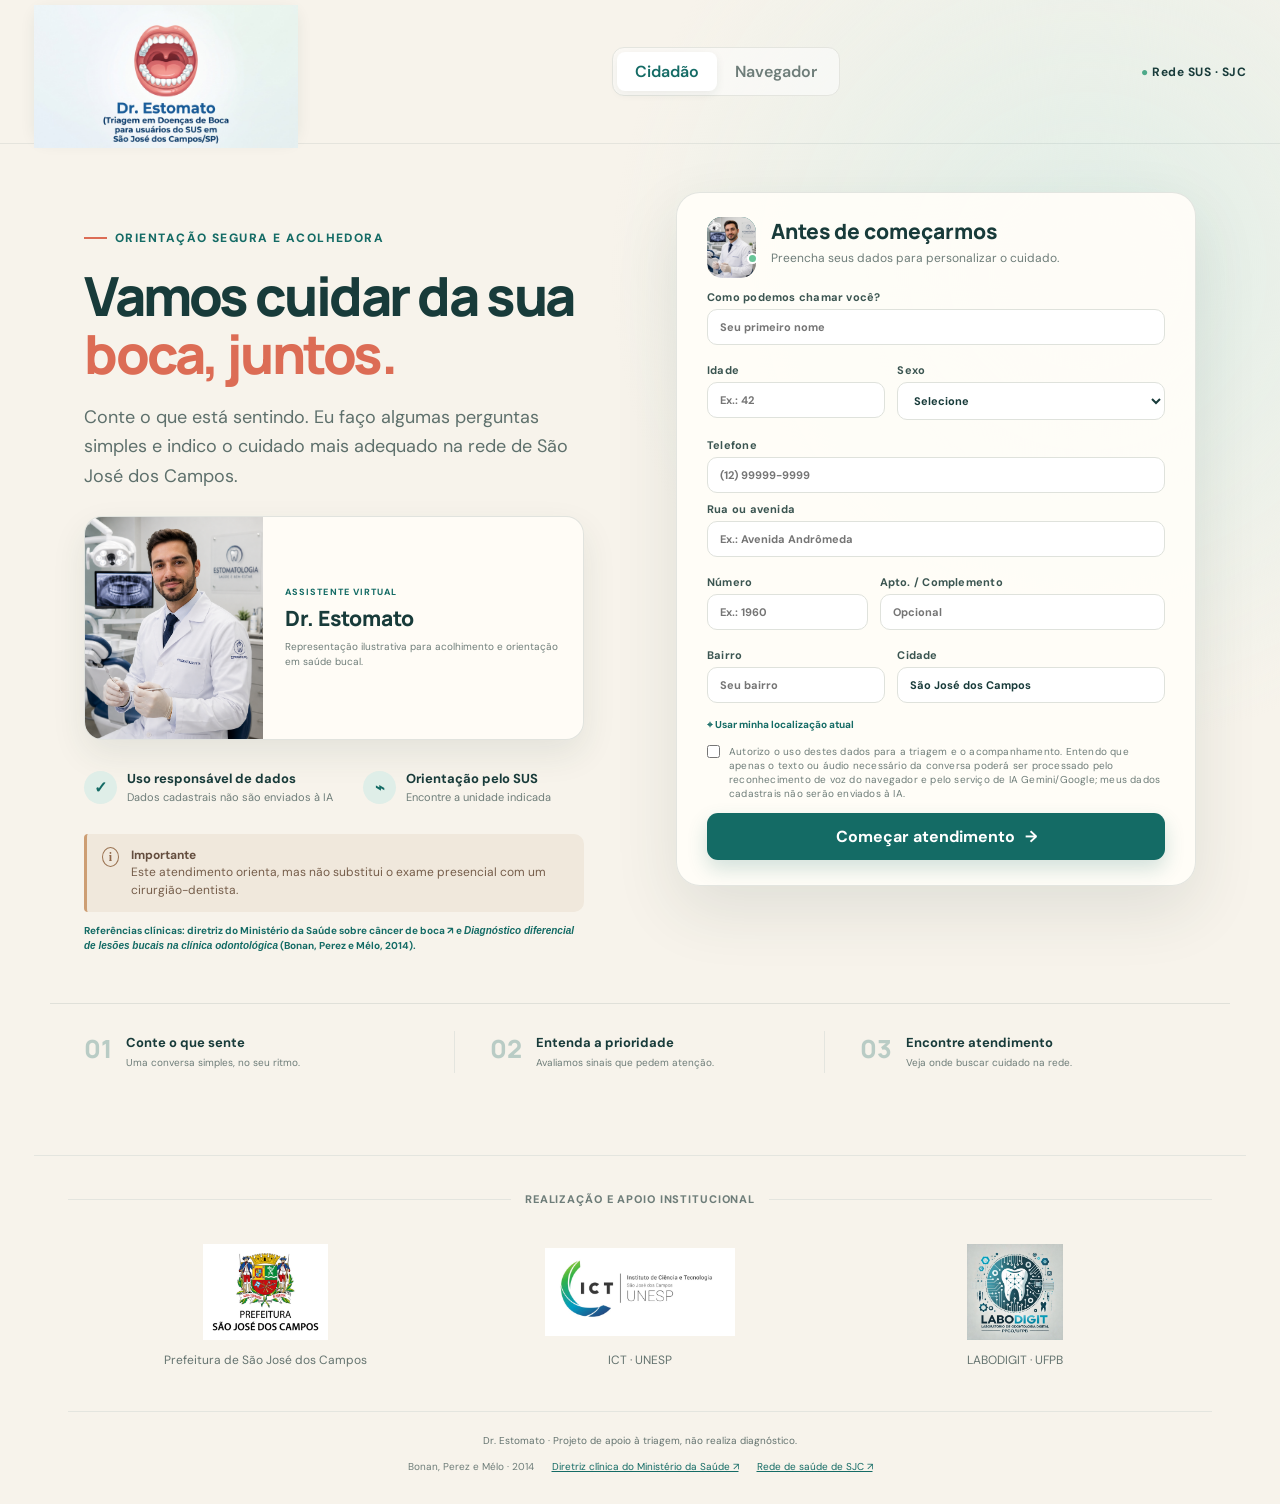
==== commit 8f1c04b0: "Melhora experiência visual e suporte offline" ====
--- a/index.html
+++ b/index.html
@@ -11,7 +11,7 @@
   <link rel="preconnect" href="https://fonts.googleapis.com">
   <link rel="preconnect" href="https://fonts.gstatic.com" crossorigin>
   <link href="https://fonts.googleapis.com/css2?family=DM+Sans:wght@400;500;600;700&family=Manrope:wght@600;700;800&display=swap" rel="stylesheet">
-  <link rel="stylesheet" href="styles.css?v=20260825-6" />
+  <link rel="stylesheet" href="styles.css?v=20260827-3" />
 </head>
 <body>
   <div class="app-shell">
@@ -34,6 +34,10 @@
             <div class="eyebrow"><span></span> Orientação segura e acolhedora</div>
             <h1>Vamos cuidar da sua<br><em>boca, juntos.</em></h1>
             <p>Conte o que está sentindo. Eu faço algumas perguntas simples e indico o cuidado mais adequado na rede de São José dos Campos.</p>
+            <figure class="doctor-showcase">
+              <img src="assets/dr-estomato-profissional.png" alt="Representação ilustrativa do assistente virtual Dr. Estomato em um consultório odontológico" />
+              <figcaption><span>Assistente virtual</span><strong>Dr. Estomato</strong><small>Representação ilustrativa para acolhimento e orientação em saúde bucal.</small></figcaption>
+            </figure>
             <div class="trust-row">
               <div class="trust-item"><span class="icon-circle">✓</span><span><strong>Uso responsável de dados</strong><small>Dados cadastrais não são enviados à IA</small></span></div>
               <div class="trust-item"><span class="icon-circle">⌁</span><span><strong>Orientação pelo SUS</strong><small>Encontre a unidade indicada</small></span></div>
@@ -48,7 +52,7 @@
           <section class="conversation-card" aria-live="polite">
             <div id="intakeScreen" class="card-screen active">
               <div class="card-heading">
-                <span class="assistant-avatar">DE<span class="online-dot"></span></span>
+                <span class="assistant-avatar"><img src="assets/dr-estomato-profissional.png" alt="" /><span class="online-dot"></span></span>
                 <div><h2>Antes de começarmos</h2><p>Preencha seus dados para personalizar o cuidado.</p></div>
               </div>
               <form id="intakeForm">
@@ -76,7 +80,7 @@
             <div id="chatScreen" class="card-screen chat-screen">
               <div class="chat-header">
                 <button id="backToIntake" class="icon-btn" aria-label="Voltar">←</button>
-                <span class="assistant-avatar small">DE<span class="online-dot"></span></span>
+                <span class="assistant-avatar small"><img src="assets/dr-estomato-profissional.png" alt="" /><span class="online-dot"></span></span>
                 <div><strong>Dr. Estomato</strong><small><span></span> Assistente virtual disponível</small></div>
                 <button id="soundToggle" class="icon-btn sound-on" aria-label="Ativar ou desativar áudio">◖))</button>
               </div>
@@ -119,6 +123,6 @@
     </footer>
   </div>
   <div id="toast" class="toast" role="status"></div>
-  <script src="app.js?v=20260825-6"></script>
+  <script src="app.js?v=20260827-5"></script>
 </body>
 </html>
--- a/styles.css
+++ b/styles.css
@@ -64,3 +64,32 @@
 /* Encaminhamento por proximidade e referência em Estomatologia */
 .referral-options{margin:12px 0}.referral-title{display:block;margin:0 2px 7px;color:var(--ink);font-size:10px;text-transform:uppercase;letter-spacing:.08em}.specialty-card{border-color:#a9cec3;background:#f2f8f5}.specialty-card .unit-pin{font-size:9px;font-weight:900;color:var(--teal)}.unit-actions{display:flex;flex-direction:column;align-items:flex-end;gap:5px}.unit-actions a{white-space:nowrap}
 @media(max-width:560px){.specialty-card{grid-template-columns:34px 1fr}.specialty-card .unit-actions{grid-column:2;align-items:flex-start;flex-direction:row;flex-wrap:wrap}.unit-actions a{margin:0!important}}
+
+/* Rodapé institucional ampliado e centralizado */
+.institutional{padding:36px 0 30px}
+.institutional-heading{margin-bottom:26px;font-size:11px}
+.institutional-logos{display:grid!important;grid-template-columns:repeat(3,minmax(0,1fr))!important;align-items:start!important;max-width:1080px!important;margin:0 auto!important;gap:44px!important}
+.institutional-logos figure{display:flex!important;flex-direction:column!important;align-items:center!important;justify-content:flex-start!important;width:auto!important;height:auto!important;min-height:145px!important;margin:0!important;padding:12px 18px!important;text-align:center!important}
+.institutional-logos figure img,.institutional-logos figure:nth-child(3) img{display:block;width:auto!important;height:96px!important;max-width:100%!important;max-height:none!important;object-fit:contain!important;margin:0 auto 12px!important}
+.institutional-logos figure:nth-child(2) img{height:88px!important;margin-top:4px!important;margin-bottom:16px!important}
+.institutional-logos figcaption{width:100%;margin:0;text-align:center;font-size:12px;line-height:1.4;color:#64736f}
+.footer-bottom{display:flex!important;flex-direction:column!important;align-items:center!important;justify-content:center!important;gap:11px!important;padding-top:22px!important;text-align:center!important}
+.footer-bottom>span:first-child{width:100%;text-align:center}
+.footer-links{width:100%;justify-content:center!important;align-items:center!important;text-align:center!important}
+
+@media(max-width:700px){.institutional{padding:28px 0 24px}.institutional-heading{margin-bottom:20px}.institutional-logos{gap:10px!important}.institutional-logos figure{min-height:112px!important;padding:8px 4px!important}.institutional-logos figure img,.institutional-logos figure:nth-child(3) img{height:66px!important;margin-bottom:9px!important}.institutional-logos figure:nth-child(2) img{height:58px!important;margin-top:4px!important;margin-bottom:13px!important}.institutional-logos figcaption{font-size:9px}.footer-bottom{align-items:center!important}.footer-links{align-items:center!important}}
+@media(max-width:420px){.institutional-logos{grid-template-columns:1fr!important;gap:12px!important}.institutional-logos figure{min-height:0!important;padding:6px!important}.institutional-logos figure img,.institutional-logos figure:nth-child(3) img{height:82px!important}.institutional-logos figure:nth-child(2) img{height:70px!important}.institutional-logos figcaption{font-size:11px}}
+
+/* Marca superior um pouco maior em telas amplas */
+@media(min-width:901px){.brand{min-width:276px}.brand-mark{width:264px;height:134px}}
+
+/* Apresentação visual do assistente */
+.doctor-showcase{display:grid;grid-template-columns:178px 1fr;max-width:500px;min-height:178px;margin:24px 0 26px;overflow:hidden;border:1px solid rgba(24,59,58,.13);border-radius:18px;background:rgba(255,253,248,.9);box-shadow:0 14px 35px rgba(33,61,57,.09)}
+.doctor-showcase>img{display:block;width:100%;height:100%;min-height:178px;object-fit:cover;object-position:center 19%}
+.doctor-showcase figcaption{display:flex;flex-direction:column;justify-content:center;align-items:flex-start;margin:0;padding:22px;text-align:left}
+.doctor-showcase figcaption span{color:var(--teal);font-size:9px;font-weight:800;letter-spacing:.12em;text-transform:uppercase}
+.doctor-showcase figcaption strong{margin:6px 0 7px;color:var(--ink);font:800 21px 'Manrope'}
+.doctor-showcase figcaption small{color:var(--muted);font-size:10px;line-height:1.5}
+.assistant-avatar{overflow:visible;font-size:0}
+.assistant-avatar>img{display:block;width:100%;height:100%;border-radius:inherit;object-fit:cover;object-position:center 17%}
+@media(max-width:560px){.doctor-showcase{grid-template-columns:128px 1fr;min-height:145px;margin:20px 0}.doctor-showcase>img{min-height:145px}.doctor-showcase figcaption{padding:16px}.doctor-showcase figcaption strong{font-size:18px}.doctor-showcase figcaption small{font-size:9px}}
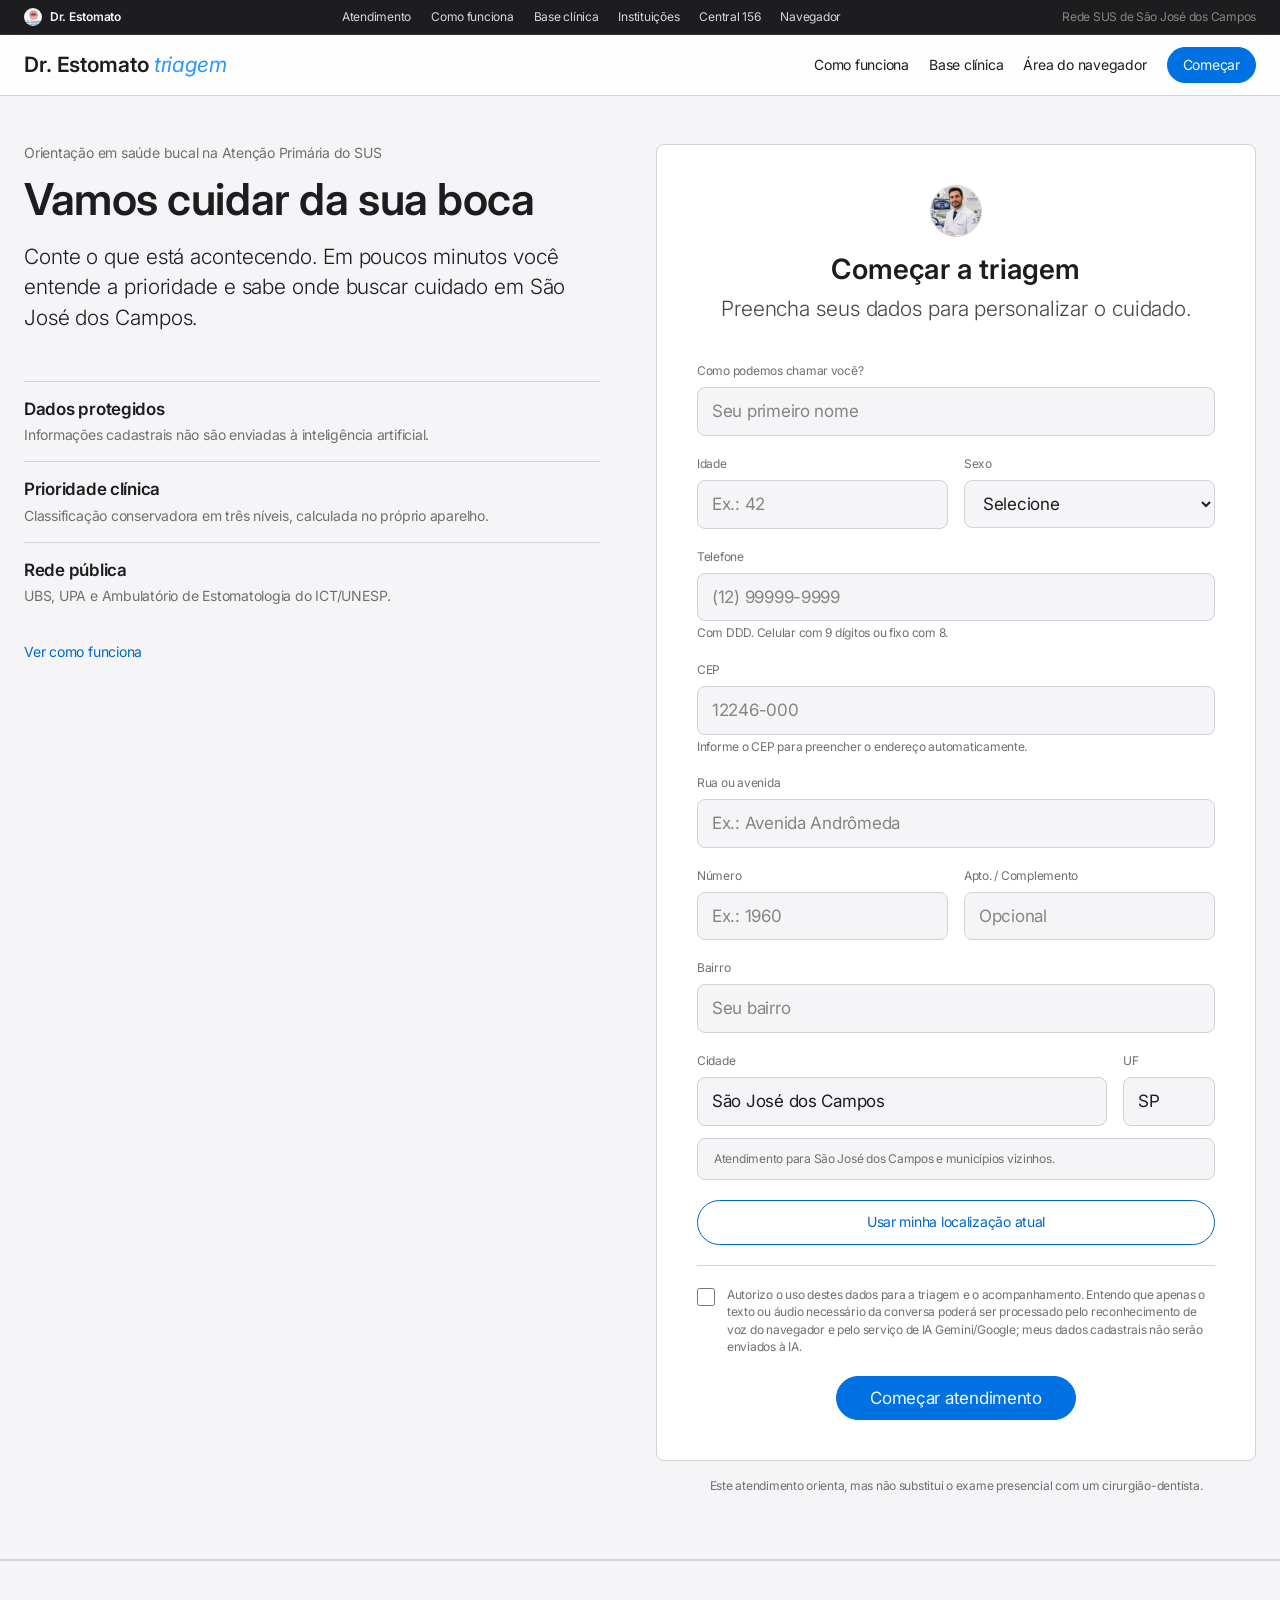
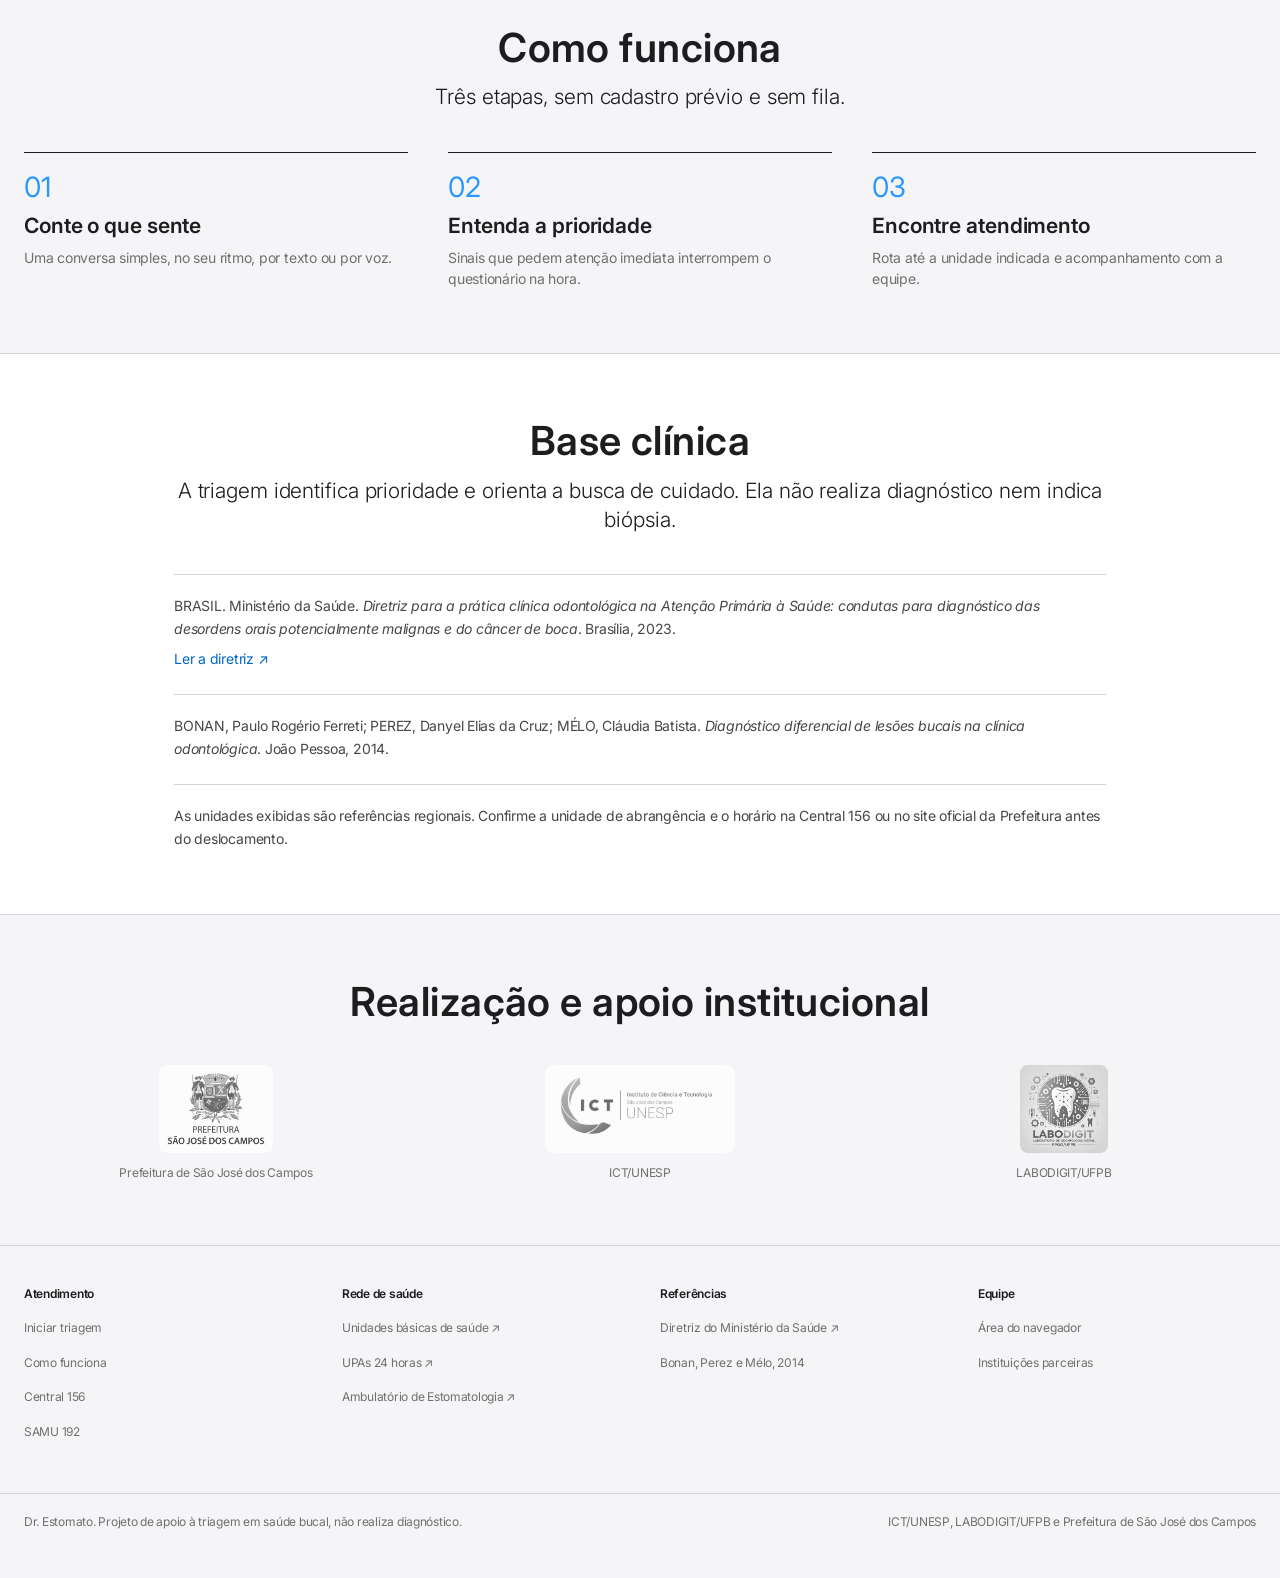
==== commit f660f7cf: "Restringe atendimento a São José dos Campos e integra Google Maps Adiciona CEP com ViaCEP, validação" ====
--- a/index.html
+++ b/index.html
@@ -3,126 +3,202 @@
 <head>
   <meta charset="UTF-8" />
   <meta name="viewport" content="width=device-width, initial-scale=1.0" />
-  <meta name="theme-color" content="#f7f3eb" />
-  <meta name="description" content="Dr. Estomato — acolhimento e orientação em saúde bucal para São José dos Campos." />
+  <meta name="theme-color" content="#f5f5f7" />
+  <meta name="description" content="Acolhimento e orientação em saúde bucal para São José dos Campos." />
   <link rel="manifest" href="manifest.webmanifest" />
   <link rel="apple-touch-icon" href="assets/icon-192.png" />
-  <title>Dr. Estomato · Saúde bucal perto de você</title>
+  <title>Dr. Estomato, saúde bucal perto de você</title>
   <link rel="preconnect" href="https://fonts.googleapis.com">
   <link rel="preconnect" href="https://fonts.gstatic.com" crossorigin>
-  <link href="https://fonts.googleapis.com/css2?family=DM+Sans:wght@400;500;600;700&family=Manrope:wght@600;700;800&display=swap" rel="stylesheet">
-  <link rel="stylesheet" href="styles.css?v=20260827-3" />
+  <link href="https://fonts.googleapis.com/css2?family=Inter:wght@300;400;600;700&display=swap" rel="stylesheet">
+  <link rel="stylesheet" href="styles.css?v=20260917-5" />
 </head>
 <body>
   <div class="app-shell">
-    <header class="topbar">
-      <a class="brand" href="#" aria-label="Página inicial Dr. Estomato">
-        <span class="brand-mark" aria-hidden="true"><img src="assets/dr-estomato.jpeg" alt="" /></span>
-        <span>Dr. Estomato<small>Triagem em doenças da boca</small></span>
-      </a>
-      <nav class="view-switch" aria-label="Área do aplicativo">
-        <button class="view-btn active" data-view="patient">Cidadão</button>
-        <a class="view-btn" href="admin.html" aria-label="Entrar na área do navegador">Navegador</a>
-      </nav>
-      <div class="sus-badge"><span>●</span> Rede SUS · SJC</div>
+    <header class="global-nav">
+      <div class="global-nav-inner">
+        <a class="global-brand" href="index.html"><img src="assets/dr-estomato.jpeg" alt="" /><span>Dr. Estomato</span></a>
+        <nav class="global-links" aria-label="Seções do site">
+          <a href="#atendimento">Atendimento</a>
+          <a href="#como-funciona">Como funciona</a>
+          <a href="#base-clinica">Base clínica</a>
+          <a href="#instituicoes">Instituições</a>
+          <a href="tel:156">Central 156</a>
+          <a href="admin.html">Navegador</a>
+        </nav>
+        <span class="global-meta">Rede SUS de São José dos Campos</span>
+      </div>
     </header>
 
+    <div class="mini-nav">
+      <div class="mini-nav-inner">
+        <span class="mini-nav-title">Dr. Estomato <em>triagem</em></span>
+        <nav class="mini-nav-links" aria-label="Ações do atendimento">
+          <a href="#como-funciona">Como funciona</a>
+          <a href="#base-clinica">Base clínica</a>
+          <a href="admin.html">Área do navegador</a>
+          <a class="pill pill-filled" href="#atendimento">Começar</a>
+        </nav>
+      </div>
+    </div>
+
     <main>
-      <section id="patientView" class="view active">
-        <div class="patient-layout">
-          <section class="hero-panel">
-            <div class="eyebrow"><span></span> Orientação segura e acolhedora</div>
-            <h1>Vamos cuidar da sua<br><em>boca, juntos.</em></h1>
-            <p>Conte o que está sentindo. Eu faço algumas perguntas simples e indico o cuidado mais adequado na rede de São José dos Campos.</p>
-            <figure class="doctor-showcase">
-              <img src="assets/dr-estomato-profissional.png" alt="Representação ilustrativa do assistente virtual Dr. Estomato em um consultório odontológico" />
-              <figcaption><span>Assistente virtual</span><strong>Dr. Estomato</strong><small>Representação ilustrativa para acolhimento e orientação em saúde bucal.</small></figcaption>
-            </figure>
-            <div class="trust-row">
-              <div class="trust-item"><span class="icon-circle">✓</span><span><strong>Uso responsável de dados</strong><small>Dados cadastrais não são enviados à IA</small></span></div>
-              <div class="trust-item"><span class="icon-circle">⌁</span><span><strong>Orientação pelo SUS</strong><small>Encontre a unidade indicada</small></span></div>
+      <section class="hero" id="atendimento">
+        <div class="hero-grid">
+          <header class="hero-copy">
+            <p class="hero-eyebrow">Orientação em saúde bucal na Atenção Primária do SUS</p>
+            <h1>Vamos cuidar da sua boca</h1>
+            <p class="hero-tagline">Conte o que está acontecendo. Em poucos minutos você entende a prioridade e sabe onde buscar cuidado em São José dos Campos.</p>
+          </header>
+
+          <div class="hero-form">
+        <div class="conversation-card" aria-live="polite">
+          <div id="intakeScreen" class="card-screen active">
+            <div class="card-heading">
+              <span class="assistant-avatar"><img src="assets/dr-estomato-profissional.png" alt="" /></span>
+              <h2>Começar a triagem</h2>
+              <p>Preencha seus dados para personalizar o cuidado.</p>
             </div>
-            <div class="important-note">
-              <span>i</span>
-              <p><strong>Importante</strong>Este atendimento orienta, mas não substitui o exame presencial com um cirurgião-dentista.</p>
+            <form id="intakeForm">
+              <label>Como podemos chamar você?<input name="name" autocomplete="name" placeholder="Seu primeiro nome" required /></label>
+              <div class="form-row">
+                <label>Idade<input name="age" inputmode="numeric" type="number" min="0" max="120" placeholder="Ex.: 42" required /></label>
+                <label>Sexo<select name="sex" required><option value="">Selecione</option><option>Feminino</option><option>Masculino</option><option>Intersexo</option><option>Prefiro não informar</option></select></label>
+              </div>
+              <label>Telefone<input name="phone" inputmode="tel" autocomplete="tel" placeholder="(12) 99999-9999" maxlength="15" required /><small class="field-note" id="phoneNote">Com DDD. Celular com 9 dígitos ou fixo com 8.</small></label>
+              <label>CEP<input name="cep" inputmode="numeric" autocomplete="postal-code" placeholder="12246-000" maxlength="9" required /><small class="field-note" id="cepNote">Informe o CEP para preencher o endereço automaticamente.</small></label>
+              <label>Rua ou avenida<input name="street" autocomplete="address-line1" placeholder="Ex.: Avenida Andrômeda" required /></label>
+              <div class="form-row">
+                <label>Número<input name="number" inputmode="numeric" placeholder="Ex.: 1960" required /></label>
+                <label>Apto. / Complemento<input name="apartment" autocomplete="address-line2" placeholder="Opcional" /></label>
+              </div>
+              <label>Bairro<input name="neighborhood" placeholder="Seu bairro" required /></label>
+              <div class="form-row city-row">
+                <label>Cidade<input name="city" autocomplete="address-level2" value="São José dos Campos" required /></label>
+                <label>UF<input name="uf" autocomplete="address-level1" value="SP" maxlength="2" required /></label>
+              </div>
+              <p class="field-note area-note" id="areaNote">Atendimento para São José dos Campos e municípios vizinhos.</p>
+              <button id="geoBtn" class="geo-btn" type="button">Usar minha localização atual</button>
+              <label class="consent"><input name="consent" type="checkbox" required /><span>Autorizo o uso destes dados para a triagem e o acompanhamento. Entendo que apenas o texto ou áudio necessário da conversa poderá ser processado pelo reconhecimento de voz do navegador e pelo serviço de IA Gemini/Google; meus dados cadastrais não serão enviados à IA.</span></label>
+              <button class="primary-btn" type="submit">Começar atendimento</button>
+            </form>
+          </div>
+
+          <div id="chatScreen" class="card-screen chat-screen">
+            <div class="chat-header">
+              <button id="backToIntake" class="icon-btn" aria-label="Voltar">←</button>
+              <span class="assistant-avatar small"><img src="assets/dr-estomato-profissional.png" alt="" /></span>
+              <div><strong>Dr. Estomato</strong><small>Assistente virtual disponível</small></div>
+              <button id="soundToggle" class="voice-toggle sound-on" type="button" aria-pressed="true"><span class="voice-toggle-icon" aria-hidden="true">◖))</span><span id="soundToggleLabel">Desativar voz</span></button>
             </div>
-            <div class="guideline-link">Referências clínicas: <a href="https://bvsms.saude.gov.br/bvs/publicacoes/diretriz_pratica_odontologica_aps_cancer.pdf" target="_blank" rel="noreferrer">diretriz do Ministério da Saúde sobre câncer de boca <span aria-hidden="true">↗</span></a> e <cite>Diagnóstico diferencial de lesões bucais na clínica odontológica</cite> (Bonan, Perez e Mélo, 2014).</div>
-          </section>
-
-          <section class="conversation-card" aria-live="polite">
-            <div id="intakeScreen" class="card-screen active">
-              <div class="card-heading">
-                <span class="assistant-avatar"><img src="assets/dr-estomato-profissional.png" alt="" /><span class="online-dot"></span></span>
-                <div><h2>Antes de começarmos</h2><p>Preencha seus dados para personalizar o cuidado.</p></div>
-              </div>
-              <form id="intakeForm">
-                <label>Como podemos chamar você?<input name="name" autocomplete="name" placeholder="Seu primeiro nome" required /></label>
-                <div class="form-row">
-                  <label>Idade<input name="age" inputmode="numeric" type="number" min="0" max="120" placeholder="Ex.: 42" required /></label>
-                  <label>Sexo<select name="sex" required><option value="">Selecione</option><option>Feminino</option><option>Masculino</option><option>Intersexo</option><option>Prefiro não informar</option></select></label>
-                </div>
-                <label>Telefone<input name="phone" inputmode="tel" autocomplete="tel" placeholder="(12) 99999-9999" required /></label>
-                <label>Rua ou avenida<input name="street" autocomplete="address-line1" placeholder="Ex.: Avenida Andrômeda" required /></label>
-                <div class="form-row address-row">
-                  <label>Número<input name="number" inputmode="numeric" placeholder="Ex.: 1960" required /></label>
-                  <label>Apto. / Complemento<input name="apartment" autocomplete="address-line2" placeholder="Opcional" /></label>
-                </div>
-                <div class="form-row">
-                  <label>Bairro<input name="neighborhood" placeholder="Seu bairro" required /></label>
-                  <label>Cidade<input name="city" autocomplete="address-level2" value="São José dos Campos" required /></label>
-                </div>
-                <button id="geoBtn" class="geo-btn" type="button">⌖ Usar minha localização atual</button>
-                <label class="consent"><input name="consent" type="checkbox" required /><span>Autorizo o uso destes dados para a triagem e o acompanhamento. Entendo que apenas o texto ou áudio necessário da conversa poderá ser processado pelo reconhecimento de voz do navegador e pelo serviço de IA Gemini/Google; meus dados cadastrais não serão enviados à IA.</span></label>
-                <button class="primary-btn" type="submit">Começar atendimento <span>→</span></button>
-              </form>
+            <div id="chatMessages" class="chat-messages"></div>
+            <div id="quickReplies" class="quick-replies"></div>
+            <div id="recordingPanel" class="recording-panel" hidden>
+              <div class="recording-status"><span class="record-dot"></span><strong id="recordingLabel">Áudio gravado</strong><time id="recordingTime">00:00</time></div>
+              <audio id="recordingPreview" controls></audio>
+              <div class="recording-actions"><button id="discardRecording" type="button">Descartar</button><button id="sendRecording" type="button">Enviar áudio</button></div>
             </div>
-
-            <div id="chatScreen" class="card-screen chat-screen">
-              <div class="chat-header">
-                <button id="backToIntake" class="icon-btn" aria-label="Voltar">←</button>
-                <span class="assistant-avatar small"><img src="assets/dr-estomato-profissional.png" alt="" /><span class="online-dot"></span></span>
-                <div><strong>Dr. Estomato</strong><small><span></span> Assistente virtual disponível</small></div>
-                <button id="soundToggle" class="icon-btn sound-on" aria-label="Ativar ou desativar áudio">◖))</button>
-              </div>
-              <div id="chatMessages" class="chat-messages"></div>
-              <div id="quickReplies" class="quick-replies"></div>
-              <div id="recordingPanel" class="recording-panel" hidden>
-                <div class="recording-status"><span class="record-dot"></span><strong id="recordingLabel">Áudio gravado</strong><time id="recordingTime">00:00</time></div>
-                <audio id="recordingPreview" controls></audio>
-                <div class="recording-actions"><button id="discardRecording" type="button">Descartar</button><button id="sendRecording" type="button">Enviar áudio ➤</button></div>
-              </div>
-              <form id="chatForm" class="chat-input">
-                <button id="voiceBtn" type="button" class="voice-btn" aria-label="Falar resposta">●</button>
-                <input id="messageInput" autocomplete="off" placeholder="Digite ou grave uma mensagem…" />
-                <button type="submit" class="send-btn" aria-label="Enviar mensagem">➤</button>
-              </form>
-            </div>
-
-            <div id="resultScreen" class="card-screen result-screen"></div>
-          </section>
-        </div>
-
-        <section class="steps-strip" aria-label="Etapas do atendimento">
-          <article><span>01</span><div><strong>Conte o que sente</strong><p>Uma conversa simples, no seu ritmo.</p></div></article>
-          <article><span>02</span><div><strong>Entenda a prioridade</strong><p>Avaliamos sinais que pedem atenção.</p></div></article>
-          <article><span>03</span><div><strong>Encontre atendimento</strong><p>Veja onde buscar cuidado na rede.</p></div></article>
-        </section>
-      </section>
-
-    </main>
-    <footer>
-      <section class="institutional" aria-label="Instituições parceiras">
-        <div class="institutional-heading"><span>Realização e apoio institucional</span></div>
+            <form id="chatForm" class="chat-input">
+              <button id="voiceBtn" type="button" class="voice-btn" aria-label="Falar resposta">●</button>
+              <input id="messageInput" autocomplete="off" placeholder="Digite ou grave uma mensagem…" />
+              <button type="submit" class="send-btn" aria-label="Enviar mensagem">➤</button>
+            </form>
+          </div>
+
+          <div id="resultScreen" class="card-screen result-screen"></div>
+        </div>
+
+            <p class="disclaimer">Este atendimento orienta, mas não substitui o exame presencial com um cirurgião-dentista.</p>
+          </div>
+
+          <aside class="hero-points">
+            <ul class="hero-list">
+              <li><strong>Dados protegidos</strong><span>Informações cadastrais não são enviadas à inteligência artificial.</span></li>
+              <li><strong>Prioridade clínica</strong><span>Classificação conservadora em três níveis, calculada no próprio aparelho.</span></li>
+              <li><strong>Rede pública</strong><span>UBS, UPA e Ambulatório de Estomatologia do ICT/UNESP.</span></li>
+            </ul>
+            <a class="hero-link" href="#como-funciona">Ver como funciona</a>
+          </aside>
+        </div>
+      </section>
+
+      <section id="como-funciona" class="steps-section">
+        <div class="section-head">
+          <h2>Como funciona</h2>
+          <p>Três etapas, sem cadastro prévio e sem fila.</p>
+        </div>
+        <div class="steps-strip">
+          <article><span>01</span><strong>Conte o que sente</strong><p>Uma conversa simples, no seu ritmo, por texto ou por voz.</p></article>
+          <article><span>02</span><strong>Entenda a prioridade</strong><p>Sinais que pedem atenção imediata interrompem o questionário na hora.</p></article>
+          <article><span>03</span><strong>Encontre atendimento</strong><p>Rota até a unidade indicada e acompanhamento com a equipe.</p></article>
+        </div>
+      </section>
+
+      <section id="base-clinica" class="reference-section">
+        <div class="section-head">
+          <h2>Base clínica</h2>
+          <p>A triagem identifica prioridade e orienta a busca de cuidado. Ela não realiza diagnóstico nem indica biópsia.</p>
+        </div>
+        <ul class="reference-list">
+          <li>BRASIL. Ministério da Saúde. <cite>Diretriz para a prática clínica odontológica na Atenção Primária à Saúde: condutas para diagnóstico das desordens orais potencialmente malignas e do câncer de boca</cite>. Brasília, 2023.<br><a href="https://bvsms.saude.gov.br/bvs/publicacoes/diretriz_pratica_odontologica_aps_cancer.pdf" target="_blank" rel="noreferrer">Ler a diretriz ↗</a></li>
+          <li>BONAN, Paulo Rogério Ferreti; PEREZ, Danyel Elias da Cruz; MÉLO, Cláudia Batista. <cite>Diagnóstico diferencial de lesões bucais na clínica odontológica</cite>. João Pessoa, 2014.</li>
+          <li>As unidades exibidas são referências regionais. Confirme a unidade de abrangência e o horário na Central 156 ou no site oficial da Prefeitura antes do deslocamento.</li>
+        </ul>
+      </section>
+
+      <section id="instituicoes" class="institutional">
+        <div class="section-head">
+          <h2>Realização e apoio institucional</h2>
+        </div>
         <div class="institutional-logos">
           <figure><img src="assets/prefeitura-sjc.jpg" alt="Prefeitura de São José dos Campos" /><figcaption>Prefeitura de São José dos Campos</figcaption></figure>
-          <figure><img src="assets/ict-unesp.jpg" alt="Instituto de Ciência e Tecnologia da UNESP, São José dos Campos" /><figcaption>ICT · UNESP</figcaption></figure>
-          <figure><img src="assets/labodigit.jpg" alt="LABODIGIT, Laboratório de Odontologia Digital da UFPB" /><figcaption>LABODIGIT · UFPB</figcaption></figure>
-        </div>
-      </section>
-      <div class="footer-bottom"><span>Dr. Estomato · Projeto de apoio à triagem, não realiza diagnóstico.</span><span class="footer-links"><span>Bonan, Perez e Mélo · 2014</span><a href="https://bvsms.saude.gov.br/bvs/publicacoes/diretriz_pratica_odontologica_aps_cancer.pdf" target="_blank" rel="noreferrer">Diretriz clínica do Ministério da Saúde ↗</a><a href="https://www.sjc.sp.gov.br/servicos/saude/unidades-basicas-de-saude-ubs/unidades-basicas-de-saude/" target="_blank" rel="noreferrer">Rede de saúde de SJC ↗</a></span></div>
+          <figure><img src="assets/ict-unesp.jpg" alt="Instituto de Ciência e Tecnologia da UNESP, São José dos Campos" /><figcaption>ICT/UNESP</figcaption></figure>
+          <figure><img src="assets/labodigit.jpg" alt="LABODIGIT, Laboratório de Odontologia Digital da UFPB" /><figcaption>LABODIGIT/UFPB</figcaption></figure>
+        </div>
+      </section>
+    </main>
+
+    <footer class="site-footer">
+      <div class="footer-grid">
+        <div>
+          <h3>Atendimento</h3>
+          <ul>
+            <li><a href="#atendimento">Iniciar triagem</a></li>
+            <li><a href="#como-funciona">Como funciona</a></li>
+            <li><a href="tel:156">Central 156</a></li>
+            <li><a href="tel:192">SAMU 192</a></li>
+          </ul>
+        </div>
+        <div>
+          <h3>Rede de saúde</h3>
+          <ul>
+            <li><a href="https://www.sjc.sp.gov.br/servicos/saude/unidades-basicas-de-saude-ubs/unidades-basicas-de-saude/" target="_blank" rel="noreferrer">Unidades básicas de saúde ↗</a></li>
+            <li><a href="https://www.google.com/maps/search/?api=1&query=UPA+24+horas+S%C3%A3o+Jos%C3%A9+dos+Campos" target="_blank" rel="noreferrer">UPAs 24 horas ↗</a></li>
+            <li><a href="https://www.google.com/maps/search/?api=1&query=ICT+UNESP+S%C3%A3o+Jos%C3%A9+dos+Campos" target="_blank" rel="noreferrer">Ambulatório de Estomatologia ↗</a></li>
+          </ul>
+        </div>
+        <div>
+          <h3>Referências</h3>
+          <ul>
+            <li><a href="https://bvsms.saude.gov.br/bvs/publicacoes/diretriz_pratica_odontologica_aps_cancer.pdf" target="_blank" rel="noreferrer">Diretriz do Ministério da Saúde ↗</a></li>
+            <li><a href="#base-clinica">Bonan, Perez e Mélo, 2014</a></li>
+          </ul>
+        </div>
+        <div>
+          <h3>Equipe</h3>
+          <ul>
+            <li><a href="admin.html">Área do navegador</a></li>
+            <li><a href="#instituicoes">Instituições parceiras</a></li>
+          </ul>
+        </div>
+      </div>
+      <div class="footer-fine">
+        <p>Dr. Estomato. Projeto de apoio à triagem em saúde bucal, não realiza diagnóstico.</p>
+        <p>ICT/UNESP, LABODIGIT/UFPB e Prefeitura de São José dos Campos</p>
+      </div>
     </footer>
   </div>
   <div id="toast" class="toast" role="status"></div>
-  <script src="app.js?v=20260827-5"></script>
+  <script src="app.js?v=20260917-5"></script>
 </body>
 </html>
--- a/styles.css
+++ b/styles.css
@@ -1,95 +1,458 @@
-:root{--ink:#183b3a;--muted:#6e7d79;--cream:#f7f3eb;--paper:#fffdf8;--teal:#146b65;--teal-dark:#0d514e;--mint:#dfeee8;--coral:#dc6c55;--line:#e4e5df;--red:#c44d44;--yellow:#c49128;--green:#398365;--shadow:0 24px 65px rgba(33,61,57,.11);font-family:'DM Sans',sans-serif;color:var(--ink);background:var(--cream)}
-*{box-sizing:border-box}body{margin:0;min-height:100vh;background:radial-gradient(circle at 85% 18%,#e0eee7 0,transparent 29%),var(--cream)}button,input,select{font:inherit}button{cursor:pointer}.app-shell{min-height:100vh}.topbar{height:88px;display:flex;align-items:center;max-width:1280px;margin:auto;padding:0 34px;border-bottom:1px solid rgba(24,59,58,.08)}.brand{display:flex;align-items:center;gap:12px;color:var(--ink);text-decoration:none;font:800 20px 'Manrope'}.brand small{display:block;font:500 9px 'DM Sans';letter-spacing:.12em;text-transform:uppercase;color:var(--muted);margin-top:2px}.brand-mark{width:43px;height:43px;border-radius:14px;background:var(--teal);color:white;display:grid;place-items:center}.brand-mark svg{width:31px}.view-switch{display:flex;background:rgba(255,255,255,.52);border:1px solid var(--line);padding:4px;border-radius:12px;margin:auto}.view-btn{border:0;background:transparent;padding:9px 18px;border-radius:8px;color:var(--muted);font-weight:600}.view-btn.active{background:white;color:var(--teal);box-shadow:0 3px 10px #183b3a12}.sus-badge{font-size:12px;font-weight:700;letter-spacing:.04em}.sus-badge span{color:#4da989}.view{display:none}.view.active{display:block}.patient-layout{max-width:1180px;margin:0 auto;min-height:640px;display:grid;grid-template-columns:1fr 520px;gap:80px;align-items:center;padding:52px 34px 40px}.hero-panel{max-width:560px}.eyebrow{font-size:12px;font-weight:800;letter-spacing:.12em;text-transform:uppercase;color:var(--teal);display:flex;align-items:center;gap:8px}.eyebrow>span{width:23px;height:2px;background:var(--coral)}h1{font:800 54px/1.08 'Manrope';letter-spacing:-.045em;margin:20px 0;color:var(--ink)}h1 em{font-style:normal;color:var(--coral)}.hero-panel>p{font-size:18px;line-height:1.65;color:#5e706c;max-width:500px}.trust-row{display:flex;gap:30px;margin:30px 0}.trust-item{display:flex;gap:10px;align-items:center}.trust-item>span:last-child{display:flex;flex-direction:column}.trust-item strong{font-size:13px}.trust-item small{font-size:11px;color:var(--muted);margin-top:3px}.icon-circle{width:33px;height:33px;border-radius:50%;display:grid;place-items:center;background:var(--mint);color:var(--teal);font-weight:800}.important-note{display:flex;align-items:flex-start;gap:12px;background:#f0e8dc;border-left:3px solid #cd9e73;padding:13px 15px;border-radius:4px 10px 10px 4px;max-width:500px}.important-note>span{border:1.5px solid #9a7352;width:20px;height:20px;border-radius:50%;display:grid;place-items:center;font:700 12px serif;color:#8f674a}.important-note p{margin:0;font-size:12px;line-height:1.45;color:#755d4a}.important-note strong{display:block;color:#644e3f}.conversation-card{background:rgba(255,253,248,.94);border:1px solid rgba(24,59,58,.12);border-radius:24px;min-height:570px;box-shadow:var(--shadow);overflow:hidden;position:relative}.card-screen{display:none}.card-screen.active{display:block}.card-heading{padding:30px 34px 17px;display:flex;gap:15px;align-items:center}.assistant-avatar{position:relative;flex:none;width:49px;height:49px;background:var(--teal);color:#fff;border-radius:15px;display:grid;place-items:center;font:800 14px 'Manrope'}.assistant-avatar.small{width:40px;height:40px;border-radius:12px;font-size:12px}.online-dot{position:absolute;width:11px;height:11px;background:#68c598;border:2px solid white;border-radius:50%;right:-2px;bottom:2px}.card-heading h2{font:800 21px 'Manrope';margin:0}.card-heading p{font-size:12px;color:var(--muted);margin:5px 0 0}.conversation-card form#intakeForm{padding:5px 34px 28px}.conversation-card label{font-size:11px;font-weight:700;letter-spacing:.02em;display:block;margin:12px 0;color:#3b5551}.conversation-card input,.conversation-card select{display:block;width:100%;margin-top:7px;border:1px solid #dfe2dc;border-radius:10px;background:white;padding:12px 13px;outline:none;color:var(--ink)}.conversation-card input:focus,.conversation-card select:focus{border-color:#70aaa4;box-shadow:0 0 0 3px #dceee9}.form-row{display:grid;grid-template-columns:1fr 1.5fr;gap:12px}.geo-btn{border:0;background:transparent;color:var(--teal);font-size:10px;font-weight:700;padding:0;margin-top:-5px}.conversation-card label.consent{display:flex;gap:9px;align-items:flex-start;font-weight:400;font-size:10px;line-height:1.4;color:var(--muted);margin:14px 0}.consent input{width:15px!important;margin:0!important;accent-color:var(--teal)}.primary-btn{width:100%;border:0;border-radius:11px;padding:14px 18px;background:var(--teal);color:white;font-weight:700;box-shadow:0 9px 20px #146b6530;display:flex;justify-content:center;gap:10px}.primary-btn:hover{background:var(--teal-dark)}.chat-screen.active{display:flex;flex-direction:column;height:570px}.chat-header{height:73px;border-bottom:1px solid var(--line);display:flex;align-items:center;padding:0 18px;gap:11px}.chat-header>div:not(.assistant-avatar){display:flex;flex-direction:column}.chat-header strong{font-size:14px}.chat-header small{font-size:10px;color:var(--muted);margin-top:3px}.chat-header small span{display:inline-block;width:6px;height:6px;background:#5eb887;border-radius:50%}.icon-btn{border:0;background:transparent;color:var(--muted);font-weight:800;padding:9px}.chat-header .icon-btn:last-child{margin-left:auto}.chat-messages{flex:1;overflow-y:auto;padding:20px;background:linear-gradient(#fbfaf6ee,#fbfaf6ee),radial-gradient(#b9d7cd 1px,transparent 1px);background-size:auto,18px 18px}.message{max-width:83%;margin-bottom:13px;animation:rise .25s ease}.message p{margin:0;padding:11px 14px;border-radius:7px 16px 16px 16px;background:white;border:1px solid #e7e7e1;font-size:13px;line-height:1.5;box-shadow:0 3px 10px #183b3a0a}.message.user{margin-left:auto}.message.user p{background:var(--teal);color:white;border-color:var(--teal);border-radius:16px 7px 16px 16px}.message time{display:block;font-size:8px;color:#99a39f;margin:4px 7px}.message.user time{text-align:right}.typing{display:flex;gap:4px;background:white;width:50px;padding:12px;border-radius:7px 16px 16px;border:1px solid var(--line);margin-bottom:10px}.typing i{width:5px;height:5px;background:#8fa19d;border-radius:50%;animation:bounce 1s infinite}.typing i:nth-child(2){animation-delay:.15s}.typing i:nth-child(3){animation-delay:.3s}.quick-replies{display:flex;gap:7px;overflow-x:auto;padding:9px 17px 5px;background:#fbfaf6}.quick-replies button{white-space:nowrap;border:1px solid #b9d7d1;background:#f2f9f6;color:var(--teal);border-radius:18px;padding:7px 11px;font-size:10px;font-weight:600}.chat-input{padding:9px 15px 15px!important;display:flex;gap:8px;background:#fbfaf6}.chat-input input{margin:0!important;border-radius:20px!important;padding:10px 13px!important;font-size:12px!important}.voice-btn,.send-btn{flex:none;border:0;width:36px;height:36px;border-radius:50%;background:#e2efeb;color:var(--teal)}.send-btn{background:var(--teal);color:white}.voice-btn.listening{background:#f4d7d2;color:var(--red);animation:pulse 1s infinite}.result-screen{padding:28px;height:570px;overflow-y:auto}.result-top{text-align:center}.risk-symbol{width:58px;height:58px;border-radius:50%;display:grid;place-items:center;margin:0 auto 12px;color:white;font-size:24px}.risk-symbol.red{background:var(--red)}.risk-symbol.yellow{background:var(--yellow)}.risk-symbol.green{background:var(--green)}.result-top .eyebrow{justify-content:center}.result-top h2{font:800 25px 'Manrope';margin:8px 0}.result-top p{font-size:13px;line-height:1.5;color:var(--muted);margin:0 auto 18px;max-width:400px}.action-card{padding:15px;border-radius:13px;background:#f4f6f2;border:1px solid var(--line);margin:12px 0}.action-card strong{display:block;font-size:12px}.action-card p{font-size:11px;color:var(--muted);line-height:1.5;margin:5px 0}.unit-card{display:grid;grid-template-columns:34px 1fr auto;gap:10px;align-items:center;padding:12px;border:1px solid var(--line);border-radius:12px;margin:8px 0}.unit-pin{width:32px;height:32px;border-radius:10px;background:var(--mint);display:grid;place-items:center}.unit-card strong{font-size:11px}.unit-card small{display:block;color:var(--muted);font-size:9px;margin-top:3px}.unit-card a{font-size:10px;font-weight:700;color:var(--teal);text-decoration:none}.result-actions{display:flex;gap:8px;margin-top:15px}.result-actions button{flex:1}.secondary-btn{border:1px solid #bdd0ca;background:white;color:var(--teal);border-radius:10px;padding:11px 14px;font-weight:700}.steps-strip{max-width:1180px;margin:0 auto 55px;padding:27px 34px;display:grid;grid-template-columns:repeat(3,1fr);border-top:1px solid rgba(24,59,58,.1)}.steps-strip article{display:flex;gap:14px;border-right:1px solid var(--line);padding-left:35px}.steps-strip article:first-child{padding-left:0}.steps-strip article:last-child{border:0}.steps-strip article>span{font:800 25px 'Manrope';color:#b9ccc5}.steps-strip strong{font-size:13px}.steps-strip p{font-size:10px;color:var(--muted);margin:4px 0}.navigator-view{max-width:1280px;margin:auto;padding:45px 34px}.dashboard-head{display:flex;justify-content:space-between;align-items:flex-end}.dashboard-head h1{font-size:35px;margin:12px 0 5px}.dashboard-head p{margin:0;color:var(--muted)}.stats-grid{display:grid;grid-template-columns:repeat(4,1fr);gap:14px;margin:30px 0}.stats-grid article{padding:19px;background:#fffdf9;border:1px solid var(--line);border-radius:15px;display:flex;gap:13px;align-items:center}.stat-icon{width:39px;height:39px;border-radius:11px;display:grid;place-items:center;font-weight:800}.stat-icon.neutral{background:#e3eeeb}.stat-icon.red{background:#f5dedb;color:var(--red)}.stat-icon.yellow{background:#f6ead0;color:var(--yellow)}.stat-icon.green{background:#dceee5;color:var(--green)}.stats-grid small{font-size:8px;letter-spacing:.1em;color:var(--muted);font-weight:700}.stats-grid strong{display:block;font:800 25px 'Manrope';margin:1px 0}.stats-grid p{font-size:8px;color:var(--muted);margin:0}.dashboard-grid{display:grid;grid-template-columns:1.1fr .9fr;gap:17px;min-height:480px}.case-list-panel,.case-detail{background:#fffdf9;border:1px solid var(--line);border-radius:16px;overflow:hidden}.panel-title{padding:20px;display:flex;justify-content:space-between;align-items:center}.panel-title h2{font:800 16px 'Manrope';margin:0}.panel-title p{font-size:10px;color:var(--muted);margin:4px 0}.panel-title input{width:170px;border:1px solid var(--line);border-radius:9px;padding:9px;font-size:10px}.filter-row{display:flex;gap:7px;padding:0 20px 13px;border-bottom:1px solid var(--line)}.filter{border:0;background:#eef1ed;border-radius:15px;padding:6px 11px;font-size:9px;color:var(--muted)}.filter.active{background:var(--teal);color:white}.case-item{display:grid;grid-template-columns:40px 1fr auto;gap:10px;align-items:center;padding:14px 20px;border-bottom:1px solid #efefea;cursor:pointer}.case-item:hover,.case-item.active{background:#f2f7f4}.person-avatar{width:38px;height:38px;border-radius:12px;background:#dcebe6;display:grid;place-items:center;font-weight:800}.case-item strong{font-size:12px}.case-item p{margin:3px 0;font-size:9px;color:var(--muted)}.risk-pill{border-radius:14px;padding:5px 9px;font-size:8px;font-weight:800;text-transform:uppercase}.risk-pill.red{background:#f4dedb;color:var(--red)}.risk-pill.yellow{background:#f6ead1;color:#96701f}.risk-pill.green{background:#dceddf;color:var(--green)}.case-detail.empty{display:grid;place-items:center;text-align:center;color:var(--muted);padding:50px}.empty-icon{font-size:40px;color:#b5c5c0}.case-detail.empty h3{color:var(--ink);font-size:15px}.case-detail.empty p{font-size:11px;max-width:250px}.detail-head{padding:20px;border-bottom:1px solid var(--line);display:flex;align-items:center;gap:12px}.detail-head .risk-pill{margin-left:auto}.detail-head h3{margin:0;font-size:15px}.detail-head p{margin:3px 0;font-size:9px;color:var(--muted)}.clinical-summary{padding:17px 20px;border-bottom:1px solid var(--line)}.clinical-summary h4,.followup h4{font-size:10px;text-transform:uppercase;letter-spacing:.1em;margin:0 0 10px}.summary-grid{display:grid;grid-template-columns:1fr 1fr;gap:10px}.summary-grid div{background:#f4f5f1;border-radius:9px;padding:9px}.summary-grid small{font-size:8px;color:var(--muted);display:block}.summary-grid strong{font-size:10px}.status-select{width:100%;border:1px solid var(--line);border-radius:9px;padding:9px;margin-top:10px;font-size:10px}.followup{padding:17px 20px}.followup-messages{max-height:120px;overflow:auto}.follow-msg{font-size:10px;line-height:1.4;background:#f0f3ef;border-radius:8px;padding:8px;margin:6px 0}.follow-msg.navigator{background:#dfeee9;margin-left:25px}.followup-form{display:flex;gap:6px;margin-top:10px}.followup-form input{flex:1;border:1px solid var(--line);border-radius:9px;padding:9px;font-size:10px}.followup-form button{border:0;background:var(--teal);color:white;border-radius:9px;padding:0 12px}footer{max-width:1212px;margin:0 auto;border-top:1px solid var(--line);padding:22px 34px 30px;display:flex;justify-content:space-between;color:var(--muted);font-size:10px}footer a{color:var(--teal)}.toast{position:fixed;right:25px;bottom:25px;background:var(--ink);color:white;padding:12px 18px;border-radius:10px;font-size:11px;transform:translateY(90px);opacity:0;transition:.3s}.toast.show{transform:none;opacity:1}@keyframes rise{from{opacity:0;transform:translateY(5px)}}@keyframes bounce{50%{transform:translateY(-3px)}}@keyframes pulse{50%{transform:scale(1.08)}}
-.topbar{height:214px}.brand-mark{width:276px;height:184px;border-radius:22px}.brand-mark img{object-fit:contain;object-position:center;transform:none}.address-row{grid-template-columns:.7fr 1.3fr}.recording-panel{margin:8px 15px 2px;padding:10px 12px;background:#edf6f3;border:1px solid #c9dfd8;border-radius:12px}.recording-status{display:flex;align-items:center;gap:7px;font-size:10px}.recording-status time{margin-left:auto;color:var(--muted)}.record-dot{width:8px;height:8px;border-radius:50%;background:var(--red)}.recording-panel.recording .record-dot{animation:pulse 1s infinite}.recording-panel audio{width:100%;height:32px;margin:8px 0}.recording-actions{display:flex;justify-content:flex-end;gap:7px}.recording-actions button{border:1px solid #bdd0ca;background:white;color:var(--teal);border-radius:8px;padding:6px 10px;font-size:9px;font-weight:700}.recording-actions button:last-child{background:var(--teal);color:white;border-color:var(--teal)}.recording-actions button:disabled{opacity:.55}.voice-btn{font-size:0}.voice-btn:after{content:'🎙';font-size:15px}.voice-btn.listening:after{content:'■';font-size:12px}
-.patient-followup{border:1px solid #cfe0da;background:#f6faf8;border-radius:13px;padding:13px;margin-top:12px}.patient-followup-title{display:flex;gap:9px;align-items:center;margin-bottom:9px}.patient-followup-title>span{width:31px;height:31px;border-radius:9px;background:var(--mint);display:grid;place-items:center;color:var(--teal)}.patient-followup-title div{display:flex;flex-direction:column}.patient-followup-title strong{font-size:11px}.patient-followup-title small{font-size:8px;color:var(--muted);margin-top:2px}.patient-chat-messages{max-height:125px;overflow:auto;padding:2px}.chat-empty{font-size:9px!important;text-align:center;color:var(--muted);padding:9px!important;margin:0!important}.patient-chat-bubble{background:white;border:1px solid var(--line);border-radius:10px 10px 10px 3px;padding:7px 9px;margin:6px 35px 6px 0;font-size:9px}.patient-chat-bubble.mine{margin:6px 0 6px 35px;background:#dfeee9;border-color:#c8dfd7;border-radius:10px 10px 3px 10px}.patient-chat-bubble span,.follow-msg span{display:block;font-size:7px;font-weight:800;text-transform:uppercase;letter-spacing:.07em;color:var(--teal)}.patient-chat-bubble p,.follow-msg p{margin:2px 0!important;font-size:10px!important;line-height:1.4}.patient-chat-bubble time,.follow-msg time{display:block;text-align:right;color:#98a49f;font-size:7px}.patient-chat-form{display:flex;gap:6px;margin-top:8px}.patient-chat-form input{flex:1;margin:0!important;padding:9px 10px!important;font-size:10px!important}.patient-chat-form button{border:0;background:var(--teal);color:white;border-radius:9px;padding:0 12px}.follow-msg.system{background:#f1f1ed;text-align:center;color:var(--muted)}.follow-msg.patient{margin-right:25px}.follow-msg.navigator{margin-left:25px}.followup-messages{max-height:185px}@media(max-width:900px){.patient-layout{grid-template-columns:1fr;gap:35px}.hero-panel{max-width:none}.conversation-card{max-width:600px;width:100%;margin:auto}.stats-grid{grid-template-columns:1fr 1fr}.dashboard-grid{grid-template-columns:1fr}.topbar{padding:0 18px}.sus-badge{display:none}.patient-layout{padding-left:20px;padding-right:20px}.steps-strip{grid-template-columns:1fr;gap:18px}.steps-strip article{padding-left:0;border:0}.dashboard-head{align-items:flex-start;gap:20px}.dashboard-head h1{font-size:30px}}
-@media(max-width:560px){.topbar{height:120px}.brand small,.brand>span:last-child{display:none}.brand-mark{width:142px;height:96px;border-radius:14px}.view-btn{padding:8px 9px;font-size:10px}.patient-layout{padding-top:35px}h1{font-size:39px}.hero-panel>p{font-size:15px}.trust-row{flex-direction:column;gap:12px}.conversation-card{min-height:560px;border-radius:18px}.card-heading,.conversation-card form#intakeForm{padding-left:21px;padding-right:21px}.form-row{grid-template-columns:1fr 1fr}.steps-strip{padding:25px 20px}.institutional{padding:22px 20px}.institutional-logos{grid-template-columns:1fr;gap:9px}.institutional-logos figure{height:75px}.footer-bottom{padding:17px 20px 22px;display:block}.footer-bottom a{display:block;margin-top:8px}.navigator-view{padding:30px 18px}.dashboard-head{display:block}.dashboard-head button{margin-top:17px}.stats-grid{grid-template-columns:1fr 1fr}.stats-grid article{padding:13px;gap:8px}.stat-icon{width:32px;height:32px}.dashboard-grid{display:block}.case-detail{margin-top:15px}.panel-title{display:block}.panel-title input{width:100%;margin-top:10px}.login-card{padding:27px 22px}}
-
-/* Normalização visual da página inicial */
-.topbar{height:132px}.brand{min-width:224px}.brand>span:last-child{display:none}.brand-mark{width:210px;height:108px;border:0;border-radius:14px;box-shadow:0 4px 15px rgba(24,59,58,.08)}.brand-mark img{width:100%;height:100%;object-fit:cover;object-position:center 38%;transform:none}.patient-layout{min-height:620px;align-items:start;gap:64px;padding-top:48px}.hero-panel{padding-top:38px}.conversation-card{width:100%;min-height:0}.card-heading{padding:24px 30px 13px}.conversation-card form#intakeForm{padding:2px 30px 25px}.conversation-card form#intakeForm label{margin:9px 0}.conversation-card form#intakeForm input,.conversation-card form#intakeForm select{margin-top:5px;padding:10px 12px}.conversation-card form#intakeForm .consent{margin:12px 0}.conversation-card form#intakeForm .primary-btn{padding:13px 18px}.address-row{grid-template-columns:.72fr 1.28fr}.steps-strip{margin-top:10px}
-@media(max-width:900px){.topbar{height:116px}.brand{min-width:180px}.brand-mark{width:178px;height:92px}.patient-layout{gap:28px;padding-top:34px}.hero-panel{padding-top:0}.conversation-card{max-width:600px}.steps-strip{margin-top:0}}
-@media(max-width:560px){.topbar{height:88px;padding:0 12px}.brand{min-width:0}.brand-mark{width:112px;height:64px;border-radius:10px}.view-switch{margin-left:auto}.view-btn{padding:7px 8px}.patient-layout{padding-top:28px;gap:26px}.hero-panel h1{font-size:37px}.conversation-card form#intakeForm{padding-left:18px;padding-right:18px}.card-heading{padding-left:18px;padding-right:18px}.form-row,.address-row{grid-template-columns:1fr 1fr;gap:9px}.conversation-card form#intakeForm input,.conversation-card form#intakeForm select{font-size:12px;padding:10px}.conversation-card form#intakeForm .consent{font-size:9px}.chat-screen.active{height:570px}}
-
-/* Hierarquia final das marcas */
-.topbar{height:144px}.brand{min-width:249px}.brand-mark{width:235px;height:120px}.institutional{padding-top:22px;padding-bottom:19px}.institutional-heading{margin-bottom:13px}.institutional-logos{max-width:900px;margin:0 auto;gap:16px}.institutional-logos figure{height:82px;padding:10px 17px}.institutional-logos img{max-height:52px}.institutional-logos figure:nth-child(3) img{max-height:58px}
-@media(max-width:900px){.topbar{height:124px}.brand{min-width:205px}.brand-mark{width:196px;height:100px}.institutional-logos{max-width:760px;gap:12px}.institutional-logos figure{height:74px;padding:8px 13px}.institutional-logos img{max-height:46px}.institutional-logos figure:nth-child(3) img{max-height:52px}}
-@media(max-width:560px){.topbar{height:94px}.brand{min-width:0}.brand-mark{width:125px;height:70px}.institutional-logos{gap:7px}.institutional-logos figure{height:64px;padding:6px 8px}.institutional-logos img{max-height:40px}.institutional-logos figure:nth-child(3) img{max-height:44px}}
-.login-card .login-logo{display:block}.institutional-logos{grid-template-columns:repeat(3,minmax(0,1fr))}
-@media(max-width:560px){.institutional-logos{grid-template-columns:repeat(3,minmax(0,1fr));gap:6px}.institutional-logos figure{height:58px;padding:5px}.institutional-logos img{max-width:100%;max-height:32px}.institutional-logos figure:nth-child(3) img{max-height:36px}.institutional-heading{margin-bottom:11px}}
-
-/* Estrutura definitiva: acesso restaurado e marcas inferiores sempre horizontais */
-.login-card .login-logo{display:block!important}.institutional-logos{display:flex!important;flex-direction:row!important;align-items:center!important;justify-content:center!important;flex-wrap:nowrap!important}.institutional-logos figure{flex:1 1 0;min-width:0}.institutional-logos figure img{width:auto;max-width:100%;object-fit:contain}
-@media(max-width:560px){.institutional{padding-left:12px;padding-right:12px}.institutional-logos{display:flex!important;flex-direction:row!important;flex-wrap:nowrap!important;gap:6px!important}.institutional-logos figure{flex:1 1 33.333%;width:33.333%;min-width:0;height:64px!important;margin:0!important}.institutional-logos figure img{width:auto!important;max-width:100%!important;max-height:40px!important}.institutional-logos figure:nth-child(3) img{max-height:44px!important}}
-.login-card .login-logo{display:none!important}.login-card{padding-top:36px}
-[hidden]{display:none!important}#navigatorView:not(.active){display:none!important}
-#navigatorView.active{position:fixed;z-index:20;top:144px;right:0;bottom:0;left:0;max-width:none;margin:0;overflow-y:auto;background:var(--cream);padding-left:max(34px,calc((100vw - 1280px)/2 + 34px));padding-right:max(34px,calc((100vw - 1280px)/2 + 34px));box-shadow:inset 0 1px rgba(24,59,58,.08)}
-@media(max-width:900px){#navigatorView.active{top:124px;padding-left:24px;padding-right:24px}}
-@media(max-width:560px){#navigatorView.active{top:94px;padding:25px 18px 40px}}
-.view-switch a.view-btn{text-decoration:none;display:inline-block}.admin-login-page{min-height:calc(100vh - 144px);display:grid;place-items:center;padding:38px 20px}.admin-login-page .login-card{position:relative}.admin-page .navigator-view{max-width:1280px;margin:0 auto;padding:45px 34px}.admin-page .topbar{position:relative;z-index:2}.admin-page #adminDashboard[hidden],.admin-page #adminLogin[hidden]{display:none!important}
-@media(max-width:900px){.admin-login-page{min-height:calc(100vh - 124px)}.admin-page .navigator-view{padding:34px 24px}}
-@media(max-width:560px){.admin-login-page{min-height:calc(100vh - 94px);padding:24px 16px}.admin-page .navigator-view{padding:28px 18px}.admin-page .dashboard-head{display:block}}
-.person-actions{display:flex;justify-content:flex-end;gap:7px;padding:10px 20px;border-bottom:1px solid var(--line)}.person-actions button{font-size:9px;padding:7px 10px}.delete-btn{border:1px solid #e0b9b4;background:#fff8f7;color:var(--red);border-radius:9px;font-weight:700}.edit-person-form{padding:16px 20px;border-bottom:1px solid var(--line);background:#f7faf8}.edit-person-form h4{margin:0 0 10px;font-size:10px;text-transform:uppercase;letter-spacing:.09em}.edit-grid{display:grid;grid-template-columns:repeat(2,1fr);gap:9px}.edit-grid label{font-size:8px;font-weight:700;color:var(--muted)}.edit-grid label.wide{grid-column:1/-1}.edit-grid input,.edit-grid select{display:block;width:100%;margin-top:4px;padding:8px;border:1px solid var(--line);border-radius:8px;background:white;font-size:10px;color:var(--ink)}.edit-actions{display:flex;justify-content:flex-end;gap:7px;margin-top:11px}.edit-actions button{width:auto;border:1px solid var(--line);border-radius:8px;padding:8px 11px;font-size:9px}.edit-actions .primary-btn{border:0}
-@media(max-width:560px){.edit-grid{grid-template-columns:1fr}.edit-grid label.wide{grid-column:auto}}
-.notification-btn{width:100%;border:1px solid #a9ccc1;background:#e6f3ee;color:var(--teal);border-radius:10px;padding:10px 12px;font-size:10px;font-weight:800;margin:1px 0 3px}.notification-btn:disabled{background:#e9f2ee;color:var(--green);cursor:default}.notification-help{font-size:8px!important;color:var(--muted);margin:3px 1px 10px!important;line-height:1.4!important}
-
-/* Login do navegador */
-.admin-login-page{position:relative;isolation:isolate;overflow:hidden;background:radial-gradient(circle at 12% 88%,rgba(208,231,223,.7),transparent 31%),radial-gradient(circle at 88% 10%,rgba(232,240,232,.9),transparent 32%)}
-.admin-login-page:before{content:'';position:absolute;z-index:-1;width:380px;height:380px;border:1px solid rgba(23,119,109,.09);border-radius:50%;right:-185px;bottom:-230px;box-shadow:0 0 0 55px rgba(23,119,109,.025),0 0 0 110px rgba(23,119,109,.018)}
-.admin-login-page .login-card{width:min(100%,510px);padding:38px 42px 34px!important;background:rgba(255,253,249,.96);border:1px solid rgba(24,59,58,.12);border-radius:24px;box-shadow:0 24px 65px rgba(24,59,58,.13),0 3px 12px rgba(24,59,58,.06);backdrop-filter:blur(10px)}
-.login-heading{display:flex;align-items:center;gap:16px}.login-shield{width:52px;height:52px;flex:none;display:grid;place-items:center;border-radius:16px;background:linear-gradient(145deg,var(--teal),#276f68);color:white;font:700 25px 'Manrope';box-shadow:0 8px 18px rgba(20,107,101,.22)}
-.login-heading .eyebrow{font-size:10px}.login-heading h2{font:800 25px/1.15 'Manrope';letter-spacing:-.025em;color:var(--ink);margin:8px 0 0}.login-intro{margin:24px 0 20px;color:#61726e;font-size:13px;line-height:1.55}
-#loginForm{display:grid;grid-template-columns:1fr;gap:15px;width:100%;margin:0}
-#loginForm label{display:grid;grid-template-columns:1fr;gap:7px;width:100%;margin:0;color:#36524e;font-size:11px;font-weight:800;letter-spacing:.025em}
-#loginForm label span{display:block}
-#loginForm input{display:block;width:100%;height:48px;margin:0;padding:0 15px;border:1px solid #cfdbd6;border-radius:12px;background:#fff;color:var(--ink);font-size:13px;outline:0;transition:border-color .18s,box-shadow .18s,background .18s}
-#loginForm input::placeholder{color:#98a5a1}
-#loginForm input:hover{border-color:#a9c2bb}
-#loginForm input:focus{border-color:#4c9b91;background:#fff;box-shadow:0 0 0 4px rgba(76,155,145,.13)}
-#loginForm .primary-btn{height:50px;margin-top:3px;border-radius:12px;font-size:13px;letter-spacing:.01em;transition:transform .18s,box-shadow .18s,background .18s}
-#loginForm .primary-btn:hover{transform:translateY(-1px);box-shadow:0 12px 25px rgba(20,107,101,.25)}
-#loginForm .primary-btn:active{transform:none}
-.login-error{min-height:16px;margin:-4px 0 -5px;color:var(--red);font-size:10px;font-weight:700}
-.login-footnote{display:flex;align-items:center;justify-content:center;gap:7px;margin-top:19px;color:#7b8b87;font-size:9px}.login-footnote span{color:#55a987;font-size:8px}
-@media(max-width:560px){.admin-login-page{place-items:start center;padding-top:32px}.admin-login-page .login-card{padding:28px 22px 25px!important;border-radius:19px}.login-shield{width:45px;height:45px;border-radius:14px;font-size:21px}.login-heading h2{font-size:21px}.login-intro{margin:20px 0 18px;font-size:12px}#loginForm{gap:13px}#loginForm input{height:46px}}
-
-/* Referência clínica para diagnóstico precoce do câncer de boca */
-.guideline-link{display:block;max-width:500px;margin-top:12px;color:var(--teal);font-size:10px;font-weight:700;line-height:1.45}.guideline-link a,.clinical-source a{color:var(--teal);text-decoration:none}.guideline-link a:hover,.clinical-source a:hover{text-decoration:underline}.clinical-source{padding:12px 14px;border:1px solid #c9ddd6;border-radius:12px;background:#f2f8f5;margin:10px 0}.clinical-source strong{font-size:10px;text-transform:uppercase;letter-spacing:.08em;color:var(--teal)}.clinical-source p{margin:5px 0 7px;color:var(--muted);font-size:10px;line-height:1.45}.clinical-source a{display:block;font-size:9px;font-weight:700}.clinical-source>span{display:block;margin-top:5px;color:var(--muted);font-size:8px;line-height:1.4}.footer-links{display:flex;gap:18px;align-items:center}
-
-.possibility-card{padding:14px;border:1px solid #decba9;border-radius:13px;background:#fff9ed;margin:10px 0}.possibility-card>strong{font-size:12px;color:#674f2c}.possibility-card>p{font-size:10px;line-height:1.5;color:var(--muted);margin:5px 0 8px}.possibility-card ul{margin:0;padding-left:18px}.possibility-card li{font-size:10px;line-height:1.5;margin:3px 0;color:#4f5f5b}.risk-context{margin-top:10px;padding-top:9px;border-top:1px solid #eadbbf;display:grid;gap:3px}.risk-context strong{font-size:9px;text-transform:uppercase;letter-spacing:.07em;color:#8b652c}.risk-context span{font-size:9px;line-height:1.45;color:#6e6659}.clinical-assessment{margin-top:12px;padding:11px;background:#fff8e9;border:1px solid #e3d1ad;border-radius:9px}.clinical-assessment h4{color:#71552a;margin-bottom:7px}.clinical-assessment ul{padding-left:17px;margin:0}.clinical-assessment li,.clinical-assessment p{font-size:9px;line-height:1.45;color:#53635f;margin:3px 0}
-@media(max-width:560px){.footer-links{display:flex!important;flex-direction:column;align-items:flex-start;gap:5px;margin-top:8px}.footer-links a{margin-top:0!important}}
-
-/* Rodapé institucional e leitura da orientação */
-footer{display:block;max-width:1212px;padding:0 34px 30px}.institutional{width:100%;padding:28px 0 26px}.institutional-heading{display:flex;align-items:center;justify-content:center;gap:14px;margin-bottom:18px;text-align:center;font-weight:800;letter-spacing:.08em;text-transform:uppercase}.institutional-heading:before,.institutional-heading:after{content:'';height:1px;flex:1;background:var(--line)}.institutional-logos{width:100%}.footer-bottom{display:grid;grid-template-columns:minmax(260px,1fr) auto;align-items:center;gap:24px;width:100%;padding:18px 0 0;border-top:1px solid var(--line);line-height:1.45}.footer-bottom>span:first-child{color:#64736f}.footer-links{justify-content:flex-end;flex-wrap:wrap}.guidance-audio-btn{width:100%;display:flex;align-items:center;justify-content:center;gap:10px;margin:10px 0;padding:12px 15px;border:1px solid #9fc9bd;border-radius:12px;background:#e8f4f0;color:var(--teal);font-weight:800;transition:background .18s,transform .18s}.guidance-audio-btn:hover{background:#dceee8;transform:translateY(-1px)}.guidance-audio-btn:disabled{cursor:wait;opacity:.72;transform:none}.guidance-audio-btn>span:first-child{width:28px;height:28px;display:grid;place-items:center;border-radius:50%;background:var(--teal);color:#fff;font-size:10px}.guidance-audio-btn>span:last-child{display:flex;flex-direction:column;align-items:flex-start}.guidance-audio-btn strong{font-size:11px}.guidance-audio-btn small{margin-top:2px;color:var(--muted);font-size:8px;font-weight:600}
-@media(max-width:700px){footer{padding:0 18px 25px}.institutional{padding:23px 0 20px}.institutional-heading{gap:9px;font-size:9px}.footer-bottom{display:flex;flex-direction:column;align-items:flex-start;gap:10px;padding-top:16px}.footer-links{width:100%;justify-content:flex-start!important}}
-
-/* Encaminhamento por proximidade e referência em Estomatologia */
-.referral-options{margin:12px 0}.referral-title{display:block;margin:0 2px 7px;color:var(--ink);font-size:10px;text-transform:uppercase;letter-spacing:.08em}.specialty-card{border-color:#a9cec3;background:#f2f8f5}.specialty-card .unit-pin{font-size:9px;font-weight:900;color:var(--teal)}.unit-actions{display:flex;flex-direction:column;align-items:flex-end;gap:5px}.unit-actions a{white-space:nowrap}
-@media(max-width:560px){.specialty-card{grid-template-columns:34px 1fr}.specialty-card .unit-actions{grid-column:2;align-items:flex-start;flex-direction:row;flex-wrap:wrap}.unit-actions a{margin:0!important}}
-
-/* Rodapé institucional ampliado e centralizado */
-.institutional{padding:36px 0 30px}
-.institutional-heading{margin-bottom:26px;font-size:11px}
-.institutional-logos{display:grid!important;grid-template-columns:repeat(3,minmax(0,1fr))!important;align-items:start!important;max-width:1080px!important;margin:0 auto!important;gap:44px!important}
-.institutional-logos figure{display:flex!important;flex-direction:column!important;align-items:center!important;justify-content:flex-start!important;width:auto!important;height:auto!important;min-height:145px!important;margin:0!important;padding:12px 18px!important;text-align:center!important}
-.institutional-logos figure img,.institutional-logos figure:nth-child(3) img{display:block;width:auto!important;height:96px!important;max-width:100%!important;max-height:none!important;object-fit:contain!important;margin:0 auto 12px!important}
-.institutional-logos figure:nth-child(2) img{height:88px!important;margin-top:4px!important;margin-bottom:16px!important}
-.institutional-logos figcaption{width:100%;margin:0;text-align:center;font-size:12px;line-height:1.4;color:#64736f}
-.footer-bottom{display:flex!important;flex-direction:column!important;align-items:center!important;justify-content:center!important;gap:11px!important;padding-top:22px!important;text-align:center!important}
-.footer-bottom>span:first-child{width:100%;text-align:center}
-.footer-links{width:100%;justify-content:center!important;align-items:center!important;text-align:center!important}
-
-@media(max-width:700px){.institutional{padding:28px 0 24px}.institutional-heading{margin-bottom:20px}.institutional-logos{gap:10px!important}.institutional-logos figure{min-height:112px!important;padding:8px 4px!important}.institutional-logos figure img,.institutional-logos figure:nth-child(3) img{height:66px!important;margin-bottom:9px!important}.institutional-logos figure:nth-child(2) img{height:58px!important;margin-top:4px!important;margin-bottom:13px!important}.institutional-logos figcaption{font-size:9px}.footer-bottom{align-items:center!important}.footer-links{align-items:center!important}}
-@media(max-width:420px){.institutional-logos{grid-template-columns:1fr!important;gap:12px!important}.institutional-logos figure{min-height:0!important;padding:6px!important}.institutional-logos figure img,.institutional-logos figure:nth-child(3) img{height:82px!important}.institutional-logos figure:nth-child(2) img{height:70px!important}.institutional-logos figcaption{font-size:11px}}
-
-/* Marca superior um pouco maior em telas amplas */
-@media(min-width:901px){.brand{min-width:276px}.brand-mark{width:264px;height:134px}}
-
-/* Apresentação visual do assistente */
-.doctor-showcase{display:grid;grid-template-columns:178px 1fr;max-width:500px;min-height:178px;margin:24px 0 26px;overflow:hidden;border:1px solid rgba(24,59,58,.13);border-radius:18px;background:rgba(255,253,248,.9);box-shadow:0 14px 35px rgba(33,61,57,.09)}
-.doctor-showcase>img{display:block;width:100%;height:100%;min-height:178px;object-fit:cover;object-position:center 19%}
-.doctor-showcase figcaption{display:flex;flex-direction:column;justify-content:center;align-items:flex-start;margin:0;padding:22px;text-align:left}
-.doctor-showcase figcaption span{color:var(--teal);font-size:9px;font-weight:800;letter-spacing:.12em;text-transform:uppercase}
-.doctor-showcase figcaption strong{margin:6px 0 7px;color:var(--ink);font:800 21px 'Manrope'}
-.doctor-showcase figcaption small{color:var(--muted);font-size:10px;line-height:1.5}
-.assistant-avatar{overflow:visible;font-size:0}
-.assistant-avatar>img{display:block;width:100%;height:100%;border-radius:inherit;object-fit:cover;object-position:center 17%}
-@media(max-width:560px){.doctor-showcase{grid-template-columns:128px 1fr;min-height:145px;margin:20px 0}.doctor-showcase>img{min-height:145px}.doctor-showcase figcaption{padding:16px}.doctor-showcase figcaption strong{font-size:18px}.doctor-showcase figcaption small{font-size:9px}}
+/* Dr. Estomato, sistema visual Apple: tela quase branca, respiro generoso, um único azul de ação.
+   A tipografia é a voz principal; a hierarquia vem de escala, superfície e fio de 1px, nunca de sombra. */
+
+:root{
+  /* Cores */
+  --color-apple-blue:#0071e3;--color-link-blue:#0066cc;--color-signal-blue:#2997ff;
+  --color-carbon:#1d1d1f;--color-frost:#f5f5f7;--color-ice:#f4f8fb;--color-smoke:#333333;
+  --color-graphite:#474747;--color-ash:#707070;--color-mist:#858585;--color-onyx:#000000;--color-pebble:#e2e2e5;
+  --hairline:#d2d2d7;--surface-white:#ffffff;
+  /* Sinalização clínica: usada só como texto e fio, nunca como preenchimento amplo */
+  --risk-red:#d70015;--risk-yellow:#b25000;--risk-green:#1d7f3d;
+  /* Tipografia */
+  --font-display:'SF Pro Display','Inter',ui-sans-serif,system-ui,-apple-system,BlinkMacSystemFont,'Segoe UI',Roboto,sans-serif;
+  --font-text:'SF Pro Text','Inter',ui-sans-serif,system-ui,-apple-system,BlinkMacSystemFont,'Segoe UI',Roboto,sans-serif;
+  --text-caption:12px;--leading-caption:1.33;--tracking-caption:-.264px;
+  --text-body-sm:14px;--leading-body-sm:1.29;--tracking-body-sm:-.224px;
+  --text-body:17px;--leading-body:1.47;--tracking-body:-.272px;
+  --text-subheading:21px;--leading-subheading:1.24;--tracking-subheading:-.105px;
+  --text-heading-sm:28px;--leading-heading-sm:1.18;--tracking-heading-sm:.196px;
+  --text-heading:40px;--leading-heading:1.14;--tracking-heading:.44px;
+  --text-heading-lg:44px;--leading-heading-lg:1.18;--tracking-heading-lg:-.44px;
+  --text-display:56px;--leading-display:1.07;--tracking-display:.616px;
+  /* Espaçamento, forma e layout */
+  --spacing-4:4px;--spacing-8:8px;--spacing-12:12px;--spacing-16:16px;--spacing-20:20px;--spacing-24:24px;--spacing-40:40px;--spacing-48:48px;--spacing-56:56px;
+  --section-gap:64px;--card-padding:24px;--element-gap:12px;--page-max-width:1440px;--text-max-width:980px;
+  --radius-cards:8px;--radius-inputs:8px;--radius-images:8px;--radius-buttons:980px;
+  --shadow-xl:rgba(0,0,0,.22) 3px 5px 30px 0px;
+}
+
+*{box-sizing:border-box}
+html{-webkit-text-size-adjust:100%;scroll-behavior:smooth}
+body{margin:0;min-height:100vh;background:var(--color-frost);color:var(--color-carbon);font-family:var(--font-text);font-size:var(--text-body);line-height:var(--leading-body);letter-spacing:var(--tracking-body);font-weight:400;-webkit-font-smoothing:antialiased}
+button,input,select,textarea{font:inherit;letter-spacing:inherit;color:inherit}
+button{cursor:pointer}
+img{max-width:100%;display:block}
+[hidden]{display:none !important}
+a{color:var(--color-link-blue);text-decoration:none}
+a:hover{text-decoration:underline}
+h1,h2,h3,h4{font-family:var(--font-display);margin:0;font-weight:600}
+p{margin:0}
+ul{margin:0;padding:0;list-style:none}
+:focus-visible{outline:2px solid var(--color-apple-blue);outline-offset:3px;border-radius:var(--radius-inputs)}
+.app-shell{min-height:100vh;display:flex;flex-direction:column}
+main{flex:1}
+.section-inner{max-width:var(--text-max-width);margin:0 auto;padding:0 var(--spacing-24)}
+
+/* ── Navegação global ───────────────────────────────────────────── */
+.global-nav{background:var(--color-carbon);border-bottom:1px solid var(--color-smoke)}
+.global-nav-inner{max-width:var(--page-max-width);margin:0 auto;padding:var(--spacing-8) var(--spacing-24);display:flex;align-items:center;gap:var(--spacing-24)}
+.global-brand{display:flex;align-items:center;gap:var(--spacing-8);color:var(--color-frost);font-size:var(--text-caption);letter-spacing:var(--tracking-caption);font-weight:600}
+.global-brand:hover{text-decoration:none;opacity:.8}
+.global-brand img{width:18px;height:18px;border-radius:var(--radius-buttons);object-fit:cover}
+.global-links{display:flex;gap:var(--spacing-20);margin:0 auto;flex-wrap:wrap;justify-content:center}
+.global-links a{color:var(--color-frost);font-size:var(--text-caption);line-height:var(--leading-caption);letter-spacing:var(--tracking-caption);font-weight:400;opacity:.86}
+.global-links a:hover{opacity:1;text-decoration:none}
+.global-meta{color:var(--color-mist);font-size:var(--text-caption);letter-spacing:var(--tracking-caption);white-space:nowrap}
+
+/* ── Mini-nav fixa do produto ───────────────────────────────────── */
+.mini-nav{position:sticky;top:0;z-index:20;background:rgba(255,255,255,.82);backdrop-filter:saturate(180%) blur(20px);-webkit-backdrop-filter:saturate(180%) blur(20px);border-bottom:1px solid var(--hairline)}
+.mini-nav-inner{max-width:var(--page-max-width);margin:0 auto;padding:var(--spacing-12) var(--spacing-24);display:flex;align-items:center;gap:var(--spacing-16);flex-wrap:wrap}
+.mini-nav-title{font-family:var(--font-display);font-size:var(--text-subheading);line-height:var(--leading-subheading);letter-spacing:var(--tracking-subheading);font-weight:600}
+.mini-nav-title em{font-style:italic;font-weight:400;color:var(--color-signal-blue)}
+.mini-nav-links{display:flex;align-items:center;gap:var(--spacing-20);margin-left:auto;flex-wrap:wrap}
+.mini-nav-links a{font-size:var(--text-body-sm);line-height:var(--leading-body-sm);letter-spacing:var(--tracking-body-sm);font-weight:400;color:var(--color-carbon)}
+.mini-nav-links a:hover{color:var(--color-link-blue);text-decoration:none}
+.mini-nav-links a.pill-filled,.mini-nav-links a.pill-filled:hover{color:var(--color-ice)}
+.mini-nav-links .pill{font-size:var(--text-body-sm);padding:8px 15px}
+
+/* ── Botões pílula ──────────────────────────────────────────────── */
+.pill svg,.notification-btn svg{width:15px;height:15px;flex:none;fill:none;stroke:currentColor;stroke-width:1.5;stroke-linecap:round;stroke-linejoin:round}
+.pill{display:inline-flex;align-items:center;justify-content:center;gap:var(--spacing-8);border-radius:var(--radius-buttons);padding:11px 15px;font-size:var(--text-body);line-height:1.2;font-weight:400;border:1px solid transparent;text-align:center;transition:background-color .2s ease,color .2s ease,border-color .2s ease}
+.pill:hover{text-decoration:none}
+.primary-btn,.secondary-btn{display:inline-flex;align-items:center;justify-content:center;gap:var(--spacing-8);border-radius:var(--radius-buttons);padding:11px 15px;font-size:var(--text-body);line-height:1.2;font-weight:400;border:1px solid transparent}
+.pill-filled,.primary-btn{background:var(--color-apple-blue);color:var(--color-ice);border-color:var(--color-apple-blue)}
+.pill-filled:hover,.primary-btn:hover{background:#0077ed;color:var(--color-ice)}
+.pill-outlined,.secondary-btn{background:transparent;color:var(--color-link-blue);border:1px solid var(--color-link-blue)}
+.pill-outlined:hover,.secondary-btn:hover{background:rgba(0,102,204,.06);color:var(--color-link-blue)}
+.pill:disabled,.primary-btn:disabled,.secondary-btn:disabled{background:var(--color-pebble);border-color:var(--color-pebble);color:var(--color-ash);cursor:default}
+.pill-row{display:flex;gap:var(--spacing-20);justify-content:center;flex-wrap:wrap}
+
+/* ── Hero: informação à esquerda, formulário em destaque à direita ── */
+.hero{background:var(--color-frost);padding:var(--spacing-48) 0 var(--section-gap);border-bottom:1px solid var(--hairline)}
+.hero-grid{max-width:var(--page-max-width);margin:0 auto;padding:0 var(--spacing-24);display:grid;grid-template-columns:minmax(0,1fr) minmax(0,600px);grid-template-rows:auto 1fr;column-gap:var(--spacing-56);row-gap:var(--spacing-40);align-items:start}
+.hero-copy{grid-column:1;grid-row:1}
+.hero-form{grid-column:2;grid-row:1/span 2;min-width:0}
+.hero-points{grid-column:1;grid-row:2}
+.hero-eyebrow{font-size:var(--text-body-sm);line-height:var(--leading-body-sm);letter-spacing:var(--tracking-body-sm);color:var(--color-ash);margin-bottom:var(--spacing-12)}
+.hero h1{font-size:var(--text-heading-lg);line-height:var(--leading-heading-lg);letter-spacing:var(--tracking-heading-lg);font-weight:600}
+.hero-tagline{font-size:var(--text-subheading);line-height:1.45;letter-spacing:var(--tracking-subheading);font-weight:300;margin-top:var(--spacing-16);max-width:44ch}
+.hero-list{margin-top:var(--spacing-8)}
+.hero-list li{border-top:1px solid var(--hairline);padding:var(--spacing-16) 0}
+.hero-list strong{display:block;font-family:var(--font-display);font-size:var(--text-body);line-height:1.3;letter-spacing:var(--tracking-body);font-weight:600}
+.hero-list span{display:block;margin-top:var(--spacing-4);font-size:var(--text-body-sm);line-height:1.5;letter-spacing:var(--tracking-body-sm);color:var(--color-ash)}
+.hero-link{display:inline-block;margin-top:var(--spacing-20);font-size:var(--text-body-sm);letter-spacing:var(--tracking-body-sm)}
+.assistant-avatar{display:block;width:52px;height:52px;margin:0 auto var(--spacing-16);border-radius:var(--radius-buttons);overflow:hidden;border:1px solid var(--hairline)}
+.assistant-avatar img{width:100%;height:100%;object-fit:cover;object-position:center 18%}
+.assistant-avatar.small{width:32px;height:32px;margin:0;flex:none}
+
+/* ── Cabeçalho de seção ─────────────────────────────────────────── */
+.section-head{text-align:center;padding:var(--section-gap) var(--spacing-24) var(--spacing-40);max-width:var(--text-max-width);margin:0 auto}
+.section-head h2{font-size:var(--text-heading);line-height:var(--leading-heading);letter-spacing:var(--tracking-heading);font-weight:600}
+.section-head p{font-size:var(--text-subheading);line-height:1.4;letter-spacing:var(--tracking-subheading);font-weight:300;margin-top:var(--spacing-12)}
+
+/* ── Cartão da conversa ────────────────────────────────────────── */
+.conversation-card{background:var(--surface-white);border:1px solid var(--hairline);border-radius:var(--radius-cards);overflow:hidden}
+.card-screen{display:none;padding:var(--spacing-40)}
+.card-screen.active{display:block}
+#chatScreen.active{display:flex;flex-direction:column;padding:0;height:clamp(460px,68vh,620px)}
+.disclaimer{margin-top:var(--spacing-16);text-align:center;font-size:var(--text-caption);line-height:1.5;letter-spacing:var(--tracking-caption);color:var(--color-ash)}
+
+/* Formulário de entrada */
+.card-heading{text-align:center;margin-bottom:var(--spacing-40)}
+.card-heading h2{font-size:var(--text-heading-sm);line-height:var(--leading-heading-sm);letter-spacing:var(--tracking-heading-sm);font-weight:600}
+.card-heading p{font-size:var(--text-subheading);line-height:1.4;letter-spacing:var(--tracking-subheading);font-weight:300;color:var(--color-graphite);margin-top:var(--spacing-8)}
+#intakeForm{display:grid;gap:var(--spacing-20);max-width:640px;margin:0 auto}
+#intakeForm label{display:block;font-size:var(--text-caption);line-height:var(--leading-caption);letter-spacing:var(--tracking-caption);color:var(--color-ash)}
+#intakeForm input,#intakeForm select,.edit-person-form input,.edit-person-form select,#loginForm input{width:100%;margin-top:var(--spacing-8);padding:12px 14px;background:var(--color-frost);border:1px solid var(--hairline);border-radius:var(--radius-inputs);font-size:var(--text-body);letter-spacing:var(--tracking-body);color:var(--color-carbon);transition:border-color .15s ease,box-shadow .15s ease}
+#intakeForm input:focus,#intakeForm select:focus,.edit-person-form input:focus,.edit-person-form select:focus,#loginForm input:focus{outline:none;border-color:var(--color-apple-blue);box-shadow:0 0 0 2px rgba(0,113,227,.35)}
+#intakeForm input::placeholder,.chat-input input::placeholder,#loginForm input::placeholder{color:var(--color-mist)}
+.form-row{display:grid;grid-template-columns:1fr 1fr;gap:var(--spacing-16)}
+.geo-btn{width:100%;background:transparent;border:1px solid var(--color-link-blue);color:var(--color-link-blue);border-radius:var(--radius-buttons);padding:11px 15px;font-size:var(--text-body-sm)}
+.geo-btn:hover{background:rgba(0,102,204,.06)}
+.geo-btn:disabled{border-color:var(--hairline);color:var(--color-ash);background:var(--color-pebble)}
+#intakeForm label.consent{display:flex;gap:var(--spacing-12);align-items:flex-start;border-top:1px solid var(--hairline);padding-top:var(--spacing-20)}
+#intakeForm .consent input{width:18px;height:18px;flex:none;margin:2px 0 0;accent-color:var(--color-apple-blue)}
+.consent span{font-size:var(--text-caption);line-height:1.45;letter-spacing:var(--tracking-caption);color:var(--color-ash)}
+#intakeForm .primary-btn{justify-self:center;min-width:240px}
+
+/* Conversa */
+.chat-header{flex:none;display:flex;align-items:center;gap:var(--spacing-12);padding:var(--spacing-16) var(--spacing-24);border-bottom:1px solid var(--hairline)}
+.chat-header div{margin-right:auto}
+.chat-header strong{display:block;font-size:var(--text-body);letter-spacing:var(--tracking-body);font-weight:600}
+.chat-header small{font-size:var(--text-caption);letter-spacing:var(--tracking-caption);color:var(--color-ash)}
+.icon-btn{width:34px;height:34px;flex:none;display:grid;place-items:center;border:1px solid var(--hairline);background:var(--surface-white);border-radius:var(--radius-buttons);font-size:var(--text-body-sm);color:var(--color-graphite)}
+.icon-btn:hover{border-color:var(--color-graphite)}
+.icon-btn.sound-on{color:var(--color-link-blue);border-color:var(--color-link-blue)}
+.chat-messages{flex:1 1 0;min-height:0;overflow-y:auto;overscroll-behavior:contain;padding:var(--spacing-24);display:flex;flex-direction:column;gap:var(--spacing-12)}
+.message{max-width:76%;padding:10px 16px;border-radius:var(--radius-cards);font-size:var(--text-body);line-height:1.45;letter-spacing:var(--tracking-body)}
+.message p{margin:0}
+.message time{display:block;margin-top:var(--spacing-4);font-size:11px;letter-spacing:var(--tracking-caption);opacity:.62}
+.message.bot{align-self:flex-start;background:var(--color-frost);border:1px solid var(--hairline);color:var(--color-carbon)}
+.message.user{align-self:flex-end;background:var(--color-apple-blue);color:var(--color-ice);border:1px solid var(--color-apple-blue)}
+.message.voice p::before{content:'Resposta por voz';display:block;margin-bottom:2px;font-size:11px;letter-spacing:var(--tracking-caption);opacity:.72}
+.typing{align-self:flex-start;display:flex;gap:5px;padding:14px 16px;background:var(--color-frost);border:1px solid var(--hairline);border-radius:var(--radius-cards)}
+.typing i{width:6px;height:6px;border-radius:var(--radius-buttons);background:var(--color-mist);animation:typing 1.1s infinite ease-in-out}
+.typing i:nth-child(2){animation-delay:.16s}.typing i:nth-child(3){animation-delay:.32s}
+@keyframes typing{0%,80%,100%{opacity:.3;transform:translateY(0)}40%{opacity:1;transform:translateY(-3px)}}
+.quick-replies{flex:none;display:flex;flex-wrap:wrap;gap:var(--spacing-8);padding:0 var(--spacing-24) var(--spacing-16);max-height:132px;overflow-y:auto}
+.quick-replies button{background:transparent;border:1px solid var(--color-link-blue);color:var(--color-link-blue);border-radius:var(--radius-buttons);padding:8px 15px;font-size:var(--text-body-sm);letter-spacing:var(--tracking-body-sm)}
+.quick-replies button:hover{background:rgba(0,102,204,.06)}
+.recording-panel{flex:none;margin:0 var(--spacing-24) var(--spacing-16);padding:var(--card-padding);background:var(--color-frost);border:1px solid var(--hairline);border-radius:var(--radius-cards)}
+.recording-panel.recording{border-color:var(--color-apple-blue)}
+.recording-status{display:flex;align-items:center;gap:var(--spacing-8);font-size:var(--text-body-sm);letter-spacing:var(--tracking-body-sm)}
+.recording-status strong{font-weight:600;margin-right:auto}
+.recording-status time{color:var(--color-ash);font-size:var(--text-caption)}
+.record-dot{width:8px;height:8px;border-radius:var(--radius-buttons);background:var(--risk-red);animation:pulse 1.2s infinite}
+@keyframes pulse{50%{opacity:.25}}
+.recording-panel audio{width:100%;margin-top:var(--spacing-12)}
+.recording-actions{display:flex;gap:var(--spacing-12);margin-top:var(--spacing-12);justify-content:flex-end}
+.recording-actions button{border-radius:var(--radius-buttons);padding:8px 15px;font-size:var(--text-body-sm);border:1px solid var(--color-link-blue);background:transparent;color:var(--color-link-blue)}
+.recording-actions button#sendRecording{background:var(--color-apple-blue);border-color:var(--color-apple-blue);color:var(--color-ice)}
+.chat-input{flex:none;display:flex;align-items:center;gap:var(--spacing-12);padding:var(--spacing-16) var(--spacing-24);border-top:1px solid var(--hairline)}
+.chat-input input{flex:1;padding:12px 16px;background:var(--color-frost);border:1px solid var(--hairline);border-radius:var(--radius-buttons);font-size:var(--text-body);letter-spacing:var(--tracking-body)}
+.chat-input input:focus{outline:none;border-color:var(--color-apple-blue);box-shadow:0 0 0 2px rgba(0,113,227,.35)}
+.voice-btn,.send-btn{width:40px;height:40px;flex:none;display:grid;place-items:center;border-radius:var(--radius-buttons);font-size:var(--text-body-sm)}
+.voice-btn{border:1px solid var(--color-link-blue);background:transparent;color:var(--color-link-blue)}
+.voice-btn.listening{background:var(--color-apple-blue);border-color:var(--color-apple-blue);color:var(--color-ice);animation:pulse 1.2s infinite}
+.send-btn{border:1px solid var(--color-apple-blue);background:var(--color-apple-blue);color:var(--color-ice)}
+.send-btn:hover{background:#0077ed}
+
+/* ── Resultado da triagem ───────────────────────────────────────── */
+.result-screen{display:none}
+.result-screen.active{display:grid;gap:var(--spacing-16)}
+.risk-symbol.red{color:var(--risk-red)}.risk-symbol.yellow{color:var(--risk-yellow)}.risk-symbol.green{color:var(--risk-green)}
+.patient-followup{display:grid;gap:var(--spacing-16)}
+.patient-followup-title{display:flex;align-items:center;gap:var(--spacing-16)}
+.patient-followup-title>div{margin-right:auto;min-width:0}
+.patient-followup-title>span{width:36px;height:36px;flex:none;display:grid;place-items:center;border-radius:var(--radius-buttons);border:1px solid var(--hairline);color:var(--color-graphite)}
+.patient-followup-title strong{display:block;font-family:var(--font-display);font-size:var(--text-subheading);letter-spacing:var(--tracking-subheading);font-weight:600}
+.patient-followup-title small{font-size:var(--text-caption);letter-spacing:var(--tracking-caption);color:var(--color-ash)}
+.notification-btn{flex:none;border-radius:var(--radius-buttons);border:1px solid var(--color-link-blue);background:transparent;color:var(--color-link-blue);padding:11px 15px;font-size:var(--text-body-sm)}
+.notification-btn:hover{background:rgba(0,102,204,.06)}
+.notification-btn:disabled{border-color:var(--hairline);background:var(--color-pebble);color:var(--color-ash)}
+.notification-help{font-size:var(--text-caption);line-height:1.45;letter-spacing:var(--tracking-caption);color:var(--color-ash)}
+.patient-chat-messages{display:grid;gap:var(--spacing-8);max-height:260px;overflow-y:auto;padding:var(--spacing-16);background:var(--color-frost);border:1px solid var(--hairline);border-radius:var(--radius-cards)}
+.patient-chat-bubble{max-width:82%;padding:10px 14px;border-radius:var(--radius-cards);background:var(--surface-white);border:1px solid var(--hairline)}
+.patient-chat-bubble.mine{margin-left:auto;background:var(--color-apple-blue);border-color:var(--color-apple-blue);color:var(--color-ice)}
+.patient-chat-bubble span{font-size:11px;letter-spacing:var(--tracking-caption);opacity:.7}
+.patient-chat-bubble p{font-size:var(--text-body-sm);line-height:1.45;letter-spacing:var(--tracking-body-sm)}
+.patient-chat-bubble time{font-size:11px;opacity:.6}
+.chat-empty{font-size:var(--text-body-sm);letter-spacing:var(--tracking-body-sm);color:var(--color-ash);text-align:center}
+.patient-chat-form,.followup-form{display:flex;gap:var(--spacing-8)}
+.patient-chat-form input,.followup-form input{flex:1;padding:11px 16px;background:var(--color-frost);border:1px solid var(--hairline);border-radius:var(--radius-buttons);font-size:var(--text-body-sm)}
+.patient-chat-form input:focus,.followup-form input:focus{outline:none;border-color:var(--color-apple-blue);box-shadow:0 0 0 2px rgba(0,113,227,.35)}
+.patient-chat-form button,.followup-form button{width:40px;height:40px;flex:none;border-radius:var(--radius-buttons);border:1px solid var(--color-apple-blue);background:var(--color-apple-blue);color:var(--color-ice)}
+.result-actions{display:flex;gap:var(--spacing-16);justify-content:center;flex-wrap:wrap}
+
+/* ── Notas de validação do formulário ───────────────────────────── */
+.field-note{display:block;margin-top:var(--spacing-4);font-size:var(--text-caption);line-height:1.4;letter-spacing:var(--tracking-caption);color:var(--color-ash)}
+.field-note.is-error{color:var(--risk-red)}
+.field-note.is-ok{color:var(--risk-green)}
+.area-note{margin-top:calc(var(--spacing-4) * -2);padding:var(--spacing-12) var(--spacing-16);border:1px solid var(--hairline);border-radius:var(--radius-cards);background:var(--color-frost)}
+.area-note.is-error{border-color:var(--risk-red);background:rgba(215,0,21,.04)}
+.area-note.is-ok{border-color:var(--hairline);background:var(--color-frost)}
+#intakeForm input:user-invalid,#intakeForm input.is-error{border-color:var(--risk-red)}
+.city-row{grid-template-columns:1fr 92px}
+
+/* ── Controle de voz do assistente ──────────────────────────────── */
+.voice-toggle{display:inline-flex;align-items:center;gap:var(--spacing-8);flex:none;padding:7px 14px;border-radius:var(--radius-buttons);border:1px solid var(--hairline);background:var(--surface-white);color:var(--color-graphite);font-size:var(--text-body-sm);letter-spacing:var(--tracking-body-sm)}
+.voice-toggle:hover{border-color:var(--color-graphite);color:var(--color-carbon)}
+.voice-toggle.sound-on{border-color:var(--color-link-blue);color:var(--color-link-blue)}
+.voice-toggle-icon{font-size:var(--text-caption)}
+
+/* ── Veredito: a resposta em uma frase ─────────────────────────── */
+.verdict{padding:var(--card-padding);border:1px solid var(--hairline);border-left:4px solid var(--color-graphite);border-radius:var(--radius-cards);background:var(--surface-white)}
+.verdict.red{border-left-color:var(--risk-red)}
+.verdict.yellow{border-left-color:var(--risk-yellow)}
+.verdict.green{border-left-color:var(--risk-green)}
+.verdict-badge{display:block;font-size:var(--text-caption);letter-spacing:.06em;text-transform:uppercase;color:var(--color-ash)}
+.verdict.red .verdict-badge{color:var(--risk-red)}
+.verdict.yellow .verdict-badge{color:var(--risk-yellow)}
+.verdict.green .verdict-badge{color:var(--risk-green)}
+.verdict h2{margin-top:var(--spacing-8);font-size:var(--text-heading-sm);line-height:var(--leading-heading-sm);letter-spacing:var(--tracking-heading-sm);font-weight:600}
+.verdict p{margin-top:var(--spacing-8);font-size:var(--text-body);line-height:1.45;letter-spacing:var(--tracking-body);color:var(--color-graphite)}
+.verdict-emergency{display:flex;align-items:center;justify-content:space-between;gap:var(--spacing-12);margin-top:var(--spacing-16);padding:var(--spacing-12) var(--spacing-16);border:1px solid var(--risk-red);border-radius:var(--radius-cards);background:var(--surface-white);color:var(--risk-red)}
+.verdict-emergency:hover{background:rgba(215,0,21,.07);text-decoration:none}
+.verdict-emergency strong{font-size:var(--text-body-sm);font-weight:600}
+.verdict-emergency span{font-size:var(--text-body-sm);white-space:nowrap}
+
+/* ── Destino do atendimento ─────────────────────────────────────── */
+.care-finder{display:grid;gap:var(--spacing-12)}
+.care-loading{display:flex;align-items:center;gap:var(--spacing-12);padding:var(--card-padding);border:1px solid var(--hairline);border-radius:var(--radius-cards);background:var(--surface-white);font-size:var(--text-body-sm);color:var(--color-ash)}
+.care-spinner{width:16px;height:16px;flex:none;border-radius:var(--radius-buttons);border:2px solid var(--hairline);border-top-color:var(--color-apple-blue);animation:spin .8s linear infinite}
+@keyframes spin{to{transform:rotate(360deg)}}
+.care-primary{padding:var(--card-padding);border:1px solid var(--hairline);border-radius:var(--radius-cards);background:var(--surface-white)}
+.care-eyebrow{display:block;font-size:var(--text-caption);letter-spacing:.06em;text-transform:uppercase;color:var(--color-ash)}
+.care-primary h3{margin-top:var(--spacing-8);font-family:var(--font-display);font-size:var(--text-subheading);line-height:var(--leading-subheading);letter-spacing:var(--tracking-subheading);font-weight:600}
+.care-address{margin-top:var(--spacing-4);font-size:var(--text-body-sm);line-height:1.45;letter-spacing:var(--tracking-body-sm);color:var(--color-ash)}
+.care-metrics{display:flex;flex-wrap:wrap;gap:var(--spacing-24);margin:var(--spacing-16) 0}
+.care-metrics strong{display:block;font-family:var(--font-display);font-size:var(--text-subheading);line-height:1.2;letter-spacing:var(--tracking-subheading);font-weight:600}
+.care-metrics small{font-size:var(--text-caption);letter-spacing:var(--tracking-caption);color:var(--color-ash)}
+.care-actions{display:flex;gap:var(--spacing-12);flex-wrap:wrap;margin-top:var(--spacing-16)}
+.care-actions .pill{font-size:var(--text-body-sm);padding:9px 16px}
+.care-footnote{margin-top:var(--spacing-12);font-size:var(--text-caption);line-height:1.45;letter-spacing:var(--tracking-caption);color:var(--color-ash)}
+.care-note{font-size:var(--text-caption);line-height:1.45;letter-spacing:var(--tracking-caption);color:var(--color-ash)}
+.care-map{height:300px;border:1px solid var(--hairline);border-radius:var(--radius-cards);overflow:hidden;background:var(--color-frost);display:grid;place-items:center}
+.care-map-loading{padding:var(--spacing-24);text-align:center;font-size:var(--text-body-sm);letter-spacing:var(--tracking-body-sm);color:var(--color-ash)}
+.care-list{display:grid;gap:var(--spacing-4);margin-top:var(--spacing-16)}
+.care-item{display:flex;align-items:center;gap:var(--spacing-12);padding:var(--spacing-12) 0;border-top:1px solid var(--hairline)}
+.care-item>div{margin-right:auto;min-width:0}
+.care-rank{width:24px;height:24px;flex:none;display:grid;place-items:center;border-radius:var(--radius-buttons);border:1px solid var(--hairline);font-size:var(--text-caption);color:var(--color-graphite)}
+.care-item strong{display:block;font-size:var(--text-body-sm);letter-spacing:var(--tracking-body-sm);font-weight:600}
+.care-item small{display:block;font-size:var(--text-caption);line-height:1.4;letter-spacing:var(--tracking-caption);color:var(--color-ash)}
+.care-item-meta{flex:none;text-align:right}
+.care-item-meta strong{font-size:var(--text-body-sm);font-weight:600}
+.care-item-meta small{display:block;font-size:var(--text-caption);color:var(--color-ash)}
+.care-item>a{flex:none;font-size:var(--text-body-sm);white-space:nowrap}
+.care-support{display:grid;gap:var(--spacing-12)}
+.care-support-item{display:flex;align-items:center;gap:var(--spacing-16)}
+.care-support-item+.care-support-item{padding-top:var(--spacing-12);border-top:1px solid var(--hairline)}
+.care-support-item>div{margin-right:auto;min-width:0}
+.care-support-item strong{display:block;font-size:var(--text-body-sm);letter-spacing:var(--tracking-body-sm);font-weight:600}
+.care-support-item small{display:block;margin-top:2px;font-size:var(--text-caption);line-height:1.4;letter-spacing:var(--tracking-caption);color:var(--color-ash)}
+.care-support-item>a{flex:none;font-size:var(--text-body-sm)}
+.care-support-actions{display:flex;gap:var(--spacing-12);flex:none;font-size:var(--text-body-sm);white-space:nowrap}
+
+/* ── Ferramentas do resultado ───────────────────────────────────── */
+.panel-stack{display:grid;gap:var(--spacing-12)}
+.result-tools{display:flex;gap:var(--spacing-12);flex-wrap:wrap}
+.result-tools .pill{flex:1;min-width:160px}
+
+/* ── Blocos recolhíveis do secundário ───────────────────────────── */
+.panel{border:1px solid var(--hairline);border-radius:var(--radius-cards);background:var(--surface-white)}
+.panel>summary{list-style:none;cursor:pointer;display:flex;align-items:center;justify-content:space-between;gap:var(--spacing-12);padding:var(--spacing-16) var(--card-padding);font-size:var(--text-body-sm);letter-spacing:var(--tracking-body-sm);font-weight:600}
+.panel>summary::-webkit-details-marker{display:none}
+.panel>summary::after{content:'+';flex:none;font-size:var(--text-body);font-weight:400;color:var(--color-link-blue)}
+.panel[open]>summary::after{content:'−'}
+.panel>summary:hover{color:var(--color-link-blue)}
+.panel-body{padding:0 var(--card-padding) var(--card-padding)}
+.panel-body>p,.panel-body>a{font-size:var(--text-body-sm);line-height:1.5;letter-spacing:var(--tracking-body-sm);color:var(--color-graphite)}
+.panel-body>a{display:inline-block;margin-top:var(--spacing-8);color:var(--color-link-blue)}
+.panel-list{display:grid;gap:var(--spacing-8);margin-top:var(--spacing-12)}
+.panel-list li{position:relative;padding-left:var(--spacing-20);font-size:var(--text-body-sm);line-height:1.5;letter-spacing:var(--tracking-body-sm)}
+.panel-list li::before{content:'';position:absolute;left:0;top:9px;width:5px;height:5px;border-radius:var(--radius-buttons);background:var(--color-mist)}
+.panel-note{margin-top:var(--spacing-12);font-size:var(--text-caption);line-height:1.5;letter-spacing:var(--tracking-caption);color:var(--color-ash)}
+.ghost-action{background:none;border:0;padding:var(--spacing-8);color:var(--color-link-blue);font-size:var(--text-body-sm);letter-spacing:var(--tracking-body-sm)}
+.ghost-action:hover{text-decoration:underline}
+
+/* ── Como funciona ──────────────────────────────────────────────── */
+.steps-section{background:var(--color-frost);border-top:1px solid var(--hairline);padding-bottom:var(--section-gap)}
+.steps-strip{max-width:var(--page-max-width);margin:0 auto;padding:0 var(--spacing-24);display:grid;grid-template-columns:repeat(3,1fr);gap:var(--spacing-40)}
+.steps-strip article{border-top:1px solid var(--color-carbon);padding-top:var(--spacing-20)}
+.steps-strip span{display:block;font-family:var(--font-display);font-size:var(--text-heading-sm);line-height:1;letter-spacing:var(--tracking-heading-sm);color:var(--color-signal-blue);margin-bottom:var(--spacing-12)}
+.steps-strip strong{display:block;font-family:var(--font-display);font-size:var(--text-subheading);line-height:var(--leading-subheading);letter-spacing:var(--tracking-subheading);font-weight:600}
+.steps-strip p{margin-top:var(--spacing-8);font-size:var(--text-body-sm);line-height:1.5;letter-spacing:var(--tracking-body-sm);color:var(--color-ash)}
+
+/* ── Base clínica ───────────────────────────────────────────────── */
+.reference-section{background:var(--surface-white);border-top:1px solid var(--hairline);padding-bottom:var(--section-gap)}
+.reference-list{max-width:var(--text-max-width);margin:0 auto;padding:0 var(--spacing-24);display:grid;gap:var(--spacing-24)}
+.reference-list li{border-top:1px solid var(--hairline);padding-top:var(--spacing-20);font-size:var(--text-body-sm);line-height:1.6;letter-spacing:var(--tracking-body-sm);color:var(--color-graphite)}
+.reference-list cite{font-style:italic}
+.reference-list a{display:inline-block;margin-top:var(--spacing-8)}
+
+/* ── Instituições ───────────────────────────────────────────────── */
+.institutional{background:var(--color-frost);border-top:1px solid var(--hairline);padding-bottom:var(--section-gap)}
+.institutional-logos{max-width:var(--page-max-width);margin:0 auto;padding:0 var(--spacing-24);display:grid;grid-template-columns:repeat(3,1fr);gap:var(--spacing-40)}
+.institutional-logos figure{margin:0;text-align:center}
+.institutional-logos img{height:88px;width:auto;margin:0 auto;object-fit:contain;border-radius:var(--radius-images);filter:grayscale(1);opacity:.72;transition:filter .25s ease,opacity .25s ease}
+.institutional-logos figure:hover img{filter:grayscale(0);opacity:1}
+.institutional-logos figcaption{margin-top:var(--spacing-12);font-size:var(--text-caption);line-height:var(--leading-caption);letter-spacing:var(--tracking-caption);color:var(--color-ash)}
+
+/* ── Rodapé ─────────────────────────────────────────────────────── */
+.site-footer{background:var(--color-frost);border-top:1px solid var(--hairline);padding:var(--spacing-40) 0 var(--spacing-48)}
+.footer-grid{max-width:var(--page-max-width);margin:0 auto;padding:0 var(--spacing-24);display:grid;grid-template-columns:repeat(4,1fr);gap:var(--spacing-40)}
+.footer-grid h3{font-family:var(--font-text);font-size:var(--text-caption);line-height:var(--leading-caption);letter-spacing:var(--tracking-caption);font-weight:600;color:var(--color-carbon);margin-bottom:var(--spacing-12)}
+.footer-grid li{margin-bottom:10px}
+.footer-grid a,.footer-grid p{font-size:var(--text-caption);line-height:var(--leading-caption);letter-spacing:var(--tracking-caption);color:var(--color-ash)}
+.footer-grid a:hover{color:var(--color-link-blue)}
+.footer-fine{max-width:var(--page-max-width);margin:var(--spacing-40) auto 0;padding:var(--spacing-20) var(--spacing-24) 0;border-top:1px solid var(--hairline);display:flex;flex-wrap:wrap;gap:var(--spacing-16);justify-content:space-between;font-size:var(--text-caption);line-height:var(--leading-caption);letter-spacing:var(--tracking-caption);color:var(--color-ash)}
+
+/* ── Toast ──────────────────────────────────────────────────────── */
+.toast{position:fixed;left:50%;bottom:var(--spacing-24);transform:translate(-50%,16px);opacity:0;pointer-events:none;background:var(--color-carbon);color:var(--color-frost);padding:12px 20px;border-radius:var(--radius-buttons);font-size:var(--text-body-sm);letter-spacing:var(--tracking-body-sm);max-width:min(560px,calc(100vw - 32px));text-align:center;transition:opacity .22s ease,transform .22s ease;z-index:60}
+.toast.show{opacity:1;transform:translate(-50%,0)}
+
+/* ── Painel do navegador ────────────────────────────────────────── */
+.admin-page{background:var(--color-frost)}
+.admin-login-page{display:grid;place-items:center;padding:var(--section-gap) var(--spacing-24)}
+.login-card{width:100%;max-width:440px;background:var(--surface-white);border:1px solid var(--hairline);border-radius:var(--radius-cards);padding:var(--spacing-40)}
+.login-card.shake{animation:shake .4s}
+@keyframes shake{25%{transform:translateX(-6px)}50%{transform:translateX(6px)}75%{transform:translateX(-3px)}}
+.login-heading{text-align:center;margin-bottom:var(--spacing-12)}
+.login-shield{display:grid;place-items:center;width:44px;height:44px;margin:0 auto var(--spacing-16);border-radius:var(--radius-buttons);border:1px solid var(--hairline);color:var(--color-graphite)}
+.login-heading .eyebrow{display:block;font-size:var(--text-caption);letter-spacing:.06em;text-transform:uppercase;color:var(--color-ash);margin-bottom:var(--spacing-4)}
+.login-heading h2{font-size:var(--text-heading-sm);line-height:var(--leading-heading-sm);letter-spacing:var(--tracking-heading-sm);font-weight:600}
+.login-intro{text-align:center;font-size:var(--text-body-sm);line-height:1.5;letter-spacing:var(--tracking-body-sm);color:var(--color-ash);margin-bottom:var(--spacing-24)}
+#loginForm{display:grid;gap:var(--spacing-20)}
+#loginForm label span{font-size:var(--text-caption);letter-spacing:var(--tracking-caption);color:var(--color-ash)}
+.login-error{min-height:18px;font-size:var(--text-caption);letter-spacing:var(--tracking-caption);color:var(--risk-red);text-align:center}
+.login-footnote{display:block;margin-top:var(--spacing-24);text-align:center;font-size:var(--text-caption);letter-spacing:var(--tracking-caption);color:var(--color-mist)}
+.navigator-view{max-width:var(--page-max-width);margin:0 auto;padding:var(--spacing-48) var(--spacing-24) var(--section-gap)}
+.dashboard-head{display:flex;align-items:flex-end;gap:var(--spacing-24);flex-wrap:wrap;padding-bottom:var(--spacing-24);border-bottom:1px solid var(--hairline)}
+.dashboard-head .eyebrow{display:block;font-size:var(--text-caption);letter-spacing:.06em;text-transform:uppercase;color:var(--color-ash)}
+.dashboard-head h1{font-size:var(--text-heading);line-height:var(--leading-heading);letter-spacing:var(--tracking-heading);font-weight:600;margin:var(--spacing-4) 0}
+.dashboard-head p{font-size:var(--text-subheading);line-height:1.35;letter-spacing:var(--tracking-subheading);font-weight:300;color:var(--color-graphite)}
+.dashboard-actions{margin-left:auto;display:flex;gap:var(--spacing-12);flex-wrap:wrap}
+.logout-btn{border-radius:var(--radius-buttons);border:1px solid var(--hairline);background:transparent;color:var(--color-graphite);padding:11px 15px;font-size:var(--text-body-sm)}
+.logout-btn:hover{border-color:var(--color-carbon);color:var(--color-carbon)}
+.stats-grid{display:grid;grid-template-columns:repeat(4,1fr);gap:var(--spacing-20);margin:var(--spacing-40) 0}
+.stats-grid article{display:flex;align-items:flex-start;gap:var(--spacing-16);background:var(--surface-white);border:1px solid var(--hairline);border-radius:var(--radius-cards);padding:var(--card-padding)}
+.stat-icon{width:36px;height:36px;flex:none;display:grid;place-items:center;border-radius:var(--radius-buttons);border:1px solid currentColor;font-size:var(--text-body-sm)}
+.stat-icon.neutral{color:var(--color-graphite)}.stat-icon.red{color:var(--risk-red)}.stat-icon.yellow{color:var(--risk-yellow)}.stat-icon.green{color:var(--risk-green)}
+.stats-grid small{display:block;font-size:11px;letter-spacing:.06em;color:var(--color-ash)}
+.stats-grid strong{display:block;font-family:var(--font-display);font-size:var(--text-heading);line-height:1.1;letter-spacing:var(--tracking-heading);font-weight:600;margin:2px 0}
+.stats-grid p{font-size:var(--text-caption);line-height:var(--leading-caption);letter-spacing:var(--tracking-caption);color:var(--color-ash)}
+.dashboard-grid{display:grid;grid-template-columns:minmax(0,420px) minmax(0,1fr);gap:var(--spacing-24);align-items:start}
+.case-list-panel,.case-detail{background:var(--surface-white);border:1px solid var(--hairline);border-radius:var(--radius-cards);padding:var(--card-padding)}
+.panel-title{display:flex;align-items:center;gap:var(--spacing-16);flex-wrap:wrap}
+.panel-title h2{font-size:var(--text-subheading);line-height:var(--leading-subheading);letter-spacing:var(--tracking-subheading);font-weight:600}
+.panel-title p{font-size:var(--text-caption);letter-spacing:var(--tracking-caption);color:var(--color-ash)}
+.panel-title input{margin-left:auto;min-width:180px;padding:9px 14px;background:var(--color-frost);border:1px solid var(--hairline);border-radius:var(--radius-buttons);font-size:var(--text-body-sm)}
+.panel-title input:focus{outline:none;border-color:var(--color-apple-blue);box-shadow:0 0 0 2px rgba(0,113,227,.35)}
+.filter-row{display:flex;gap:var(--spacing-8);flex-wrap:wrap;margin:var(--spacing-20) 0}
+.filter{border-radius:var(--radius-buttons);border:1px solid var(--hairline);background:transparent;color:var(--color-graphite);padding:7px 14px;font-size:var(--text-body-sm)}
+.filter:hover{border-color:var(--color-graphite)}
+.filter.active{background:var(--color-apple-blue);border-color:var(--color-apple-blue);color:var(--color-ice)}
+.case-list{display:grid;gap:var(--spacing-8);max-height:560px;overflow-y:auto}
+.case-item{display:flex;align-items:center;gap:var(--spacing-12);padding:var(--spacing-12);border:1px solid var(--hairline);border-radius:var(--radius-cards);cursor:pointer;transition:border-color .15s ease,background-color .15s ease}
+.case-item:hover{border-color:var(--color-graphite)}
+.case-item.active{border-color:var(--color-apple-blue);background:var(--color-ice)}
+.case-item div{margin-right:auto;min-width:0}
+.case-item strong{display:block;font-size:var(--text-body-sm);letter-spacing:var(--tracking-body-sm);font-weight:600}
+.case-item p{font-size:var(--text-caption);letter-spacing:var(--tracking-caption);color:var(--color-ash)}
+.person-avatar{width:36px;height:36px;flex:none;display:grid;place-items:center;border-radius:var(--radius-buttons);background:var(--color-pebble);color:var(--color-graphite);font-size:var(--text-caption);font-weight:600;letter-spacing:0}
+.risk-pill{flex:none;border-radius:var(--radius-buttons);border:1px solid currentColor;padding:3px 11px;font-size:11px;letter-spacing:0;white-space:nowrap}
+.risk-pill.red{color:var(--risk-red)}.risk-pill.yellow{color:var(--risk-yellow)}.risk-pill.green{color:var(--risk-green)}
+.case-detail.empty{display:grid;place-items:center;min-height:320px;text-align:center;color:var(--color-ash)}
+.empty-icon{display:grid;place-items:center;width:44px;height:44px;margin:0 auto var(--spacing-16);border-radius:var(--radius-buttons);border:1px solid var(--hairline);color:var(--color-mist)}
+.case-detail h3{font-size:var(--text-subheading);line-height:var(--leading-subheading);letter-spacing:var(--tracking-subheading);font-weight:600}
+.case-detail.empty p{font-size:var(--text-body-sm);letter-spacing:var(--tracking-body-sm);margin-top:var(--spacing-8)}
+.detail-head{display:flex;align-items:center;gap:var(--spacing-16);padding-bottom:var(--spacing-20);border-bottom:1px solid var(--hairline)}
+.detail-head div{margin-right:auto;min-width:0}
+.detail-head p{font-size:var(--text-caption);line-height:1.45;letter-spacing:var(--tracking-caption);color:var(--color-ash)}
+.person-actions{display:flex;gap:var(--spacing-12);margin:var(--spacing-20) 0;flex-wrap:wrap}
+.delete-btn{border-radius:var(--radius-buttons);border:1px solid var(--hairline);background:transparent;color:var(--risk-red);padding:11px 15px;font-size:var(--text-body-sm)}
+.delete-btn:hover{border-color:var(--risk-red)}
+.edit-person-form{border:1px solid var(--hairline);border-radius:var(--radius-cards);padding:var(--card-padding);margin-bottom:var(--spacing-24);background:var(--color-frost)}
+.edit-person-form h4,.clinical-summary h4,.followup h4,.clinical-assessment h4{font-family:var(--font-text);font-size:var(--text-caption);letter-spacing:.06em;text-transform:uppercase;color:var(--color-ash);font-weight:600;margin:0 0 var(--spacing-16)}
+.edit-grid{display:grid;grid-template-columns:repeat(2,1fr);gap:var(--spacing-16)}
+.edit-grid label,.edit-person-form label{font-size:var(--text-caption);letter-spacing:var(--tracking-caption);color:var(--color-ash)}
+.edit-grid label.wide{grid-column:1/-1}
+.edit-actions{display:flex;gap:var(--spacing-12);justify-content:flex-end;margin-top:var(--spacing-20)}
+.edit-actions button:not(.primary-btn){border-radius:var(--radius-buttons);border:1px solid var(--hairline);background:transparent;color:var(--color-graphite);padding:11px 15px;font-size:var(--text-body-sm)}
+.clinical-summary{border-top:1px solid var(--hairline);padding-top:var(--spacing-24);margin-top:var(--spacing-8)}
+.summary-grid{display:grid;grid-template-columns:repeat(2,1fr);gap:var(--spacing-20)}
+.summary-grid small{display:block;font-size:11px;letter-spacing:.06em;color:var(--color-ash)}
+.summary-grid strong{display:block;margin-top:var(--spacing-4);font-size:var(--text-body-sm);line-height:1.45;letter-spacing:var(--tracking-body-sm);font-weight:400;color:var(--color-carbon)}
+.status-select{margin-top:var(--spacing-20);width:100%;padding:11px 14px;background:var(--color-frost);border:1px solid var(--hairline);border-radius:var(--radius-inputs);font-size:var(--text-body-sm)}
+.status-select:focus{outline:none;border-color:var(--color-apple-blue);box-shadow:0 0 0 2px rgba(0,113,227,.35)}
+.clinical-assessment{margin-top:var(--spacing-24);padding:var(--card-padding);border:1px solid var(--hairline);border-radius:var(--radius-cards);background:var(--color-ice)}
+.clinical-assessment ul{display:grid;gap:var(--spacing-8)}
+.clinical-assessment li{position:relative;padding-left:var(--spacing-20);font-size:var(--text-body-sm);line-height:1.5;letter-spacing:var(--tracking-body-sm)}
+.clinical-assessment li::before{content:'';position:absolute;left:0;top:9px;width:6px;height:6px;border-radius:var(--radius-buttons);background:var(--color-signal-blue)}
+.clinical-assessment p{margin-top:var(--spacing-12);font-size:var(--text-body-sm);line-height:1.5;letter-spacing:var(--tracking-body-sm);color:var(--color-graphite)}
+.followup{border-top:1px solid var(--hairline);padding-top:var(--spacing-24);margin-top:var(--spacing-24)}
+.followup-messages{display:grid;gap:var(--spacing-8);max-height:300px;overflow-y:auto;padding:var(--spacing-16);background:var(--color-frost);border:1px solid var(--hairline);border-radius:var(--radius-cards);margin-bottom:var(--spacing-16)}
+.follow-msg{max-width:82%;padding:10px 14px;border-radius:var(--radius-cards);background:var(--surface-white);border:1px solid var(--hairline)}
+.follow-msg span{font-size:11px;letter-spacing:var(--tracking-caption);opacity:.7}
+.follow-msg p{font-size:var(--text-body-sm);line-height:1.45;letter-spacing:var(--tracking-body-sm)}
+.follow-msg time{font-size:11px;opacity:.6}
+.follow-msg.navigator{margin-left:auto;background:var(--color-apple-blue);border-color:var(--color-apple-blue);color:var(--color-ice)}
+.follow-msg.system{max-width:100%;text-align:center;background:transparent;border:0;color:var(--color-ash)}
+
+/* ── Responsivo ─────────────────────────────────────────────────── */
+@media (max-width:1040px){
+  .hero-grid{grid-template-columns:1fr;row-gap:var(--spacing-24)}
+  .hero-copy,.hero-form,.hero-points{grid-column:1;grid-row:auto}
+  .hero-tagline{max-width:none}
+  .dashboard-grid{grid-template-columns:1fr}
+  .stats-grid{grid-template-columns:repeat(2,1fr)}
+  .footer-grid{grid-template-columns:repeat(2,1fr)}
+}
+@media (max-width:860px){
+  :root{--text-display:40px;--tracking-display:.44px;--text-heading:32px;--section-gap:48px}
+  .hero-tagline{font-size:21px}
+  .steps-strip,.institutional-logos{grid-template-columns:1fr;gap:var(--spacing-24)}
+  .card-screen{padding:var(--spacing-24)}
+  .global-links{display:none}
+  .mini-nav-links{gap:var(--spacing-12)}
+  .mini-nav-links a:not(.pill){display:none}
+}
+@media (max-width:560px){
+  .global-meta{display:none}
+  .city-row{grid-template-columns:1fr 80px}
+  .care-map{height:260px}
+  .care-item{flex-wrap:wrap}
+  .care-item-meta{text-align:left}
+  .care-support-item{flex-wrap:wrap}
+  .global-nav-inner,.mini-nav-inner{gap:var(--spacing-12)}
+  .form-row,.edit-grid,.summary-grid,.stats-grid{grid-template-columns:1fr}
+  .message{max-width:88%}
+  .result-actions .primary-btn,.result-actions .secondary-btn{flex:1}
+}
+@media (prefers-reduced-motion:reduce){
+  *{animation-duration:.01ms !important;animation-iteration-count:1 !important;transition-duration:.01ms !important;scroll-behavior:auto !important}
+}
+
+/* ── Impressão da orientação ────────────────────────────────────── */
+@media print{
+  .global-nav,.mini-nav,.hero-copy,.hero-points,.steps-section,.reference-section,.institutional,.site-footer,.toast,.result-actions,.result-tools,.care-map,.patient-followup,.disclaimer{display:none !important}
+  body{background:#fff}
+  .hero{background:#fff;border:0;padding:0}
+  .hero-grid{display:block;padding:0}
+  .conversation-card{border:0;max-width:100%}
+  .card-screen{padding:0}
+  .panel>summary::after{display:none}
+  .panel-body{display:block !important}
+  a[href^='http']::after{content:' (' attr(href) ')';font-size:10px;color:#555}
+}
